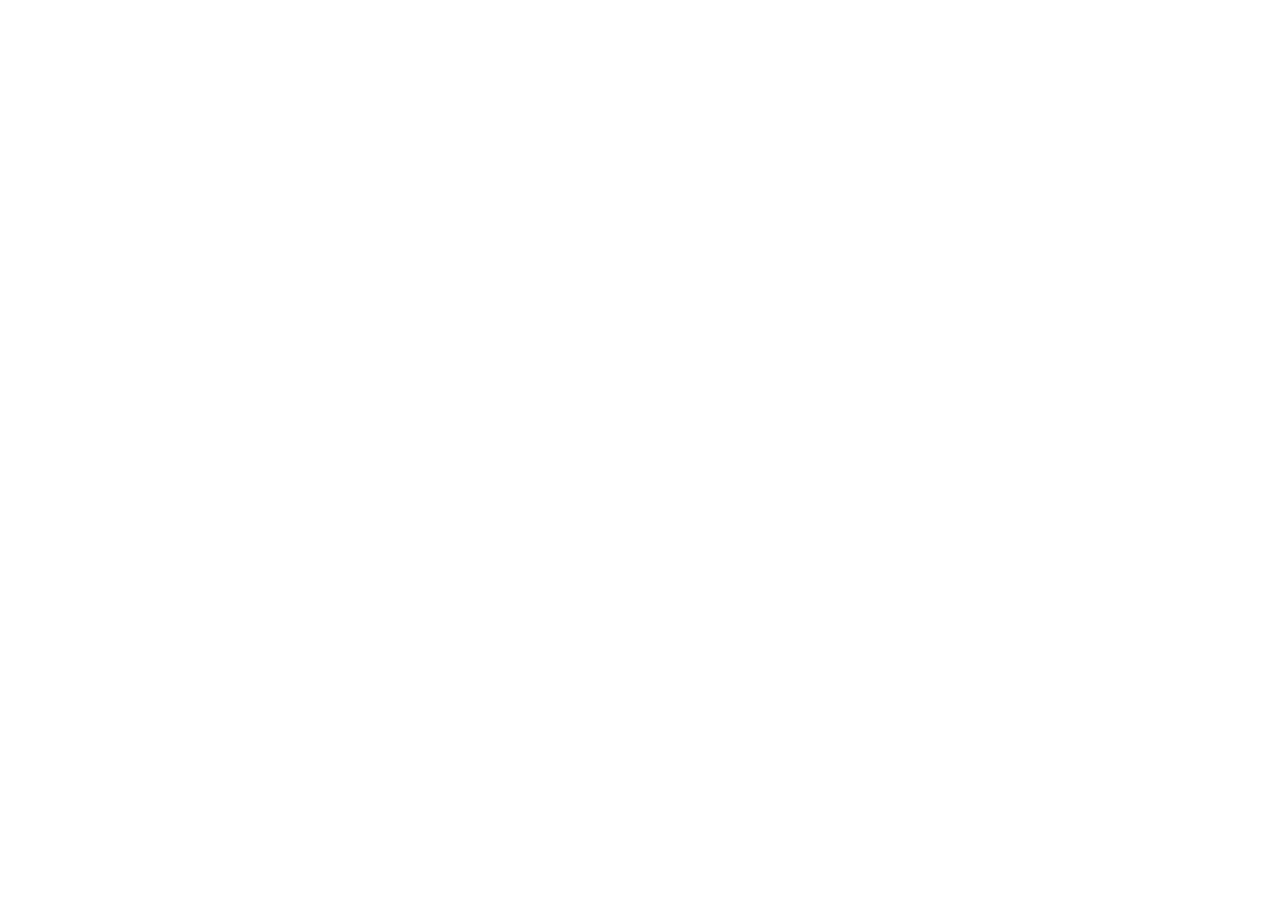
==== index.html @ 64d692cd "Updates" ====
<!doctype html><html lang="en"><head><meta charset="utf-8"/><meta name="viewport" content="width=device-width,initial-scale=1"/><meta name="theme-color" content="#000000"/><meta name="description" content="Web site created using create-react-app"/><link rel="icon" type="image/x-icon" href="BZ_logo.png"><title>赵耀 Bruce Zhao</title><script defer="defer" src="/selfpage/static/js/main.f6b82771.js"></script><link href="/selfpage/static/css/main.96a37c39.css" rel="stylesheet"></head><body><noscript>You need to enable JavaScript to run this app.</noscript><div id="root"></div></body></html>
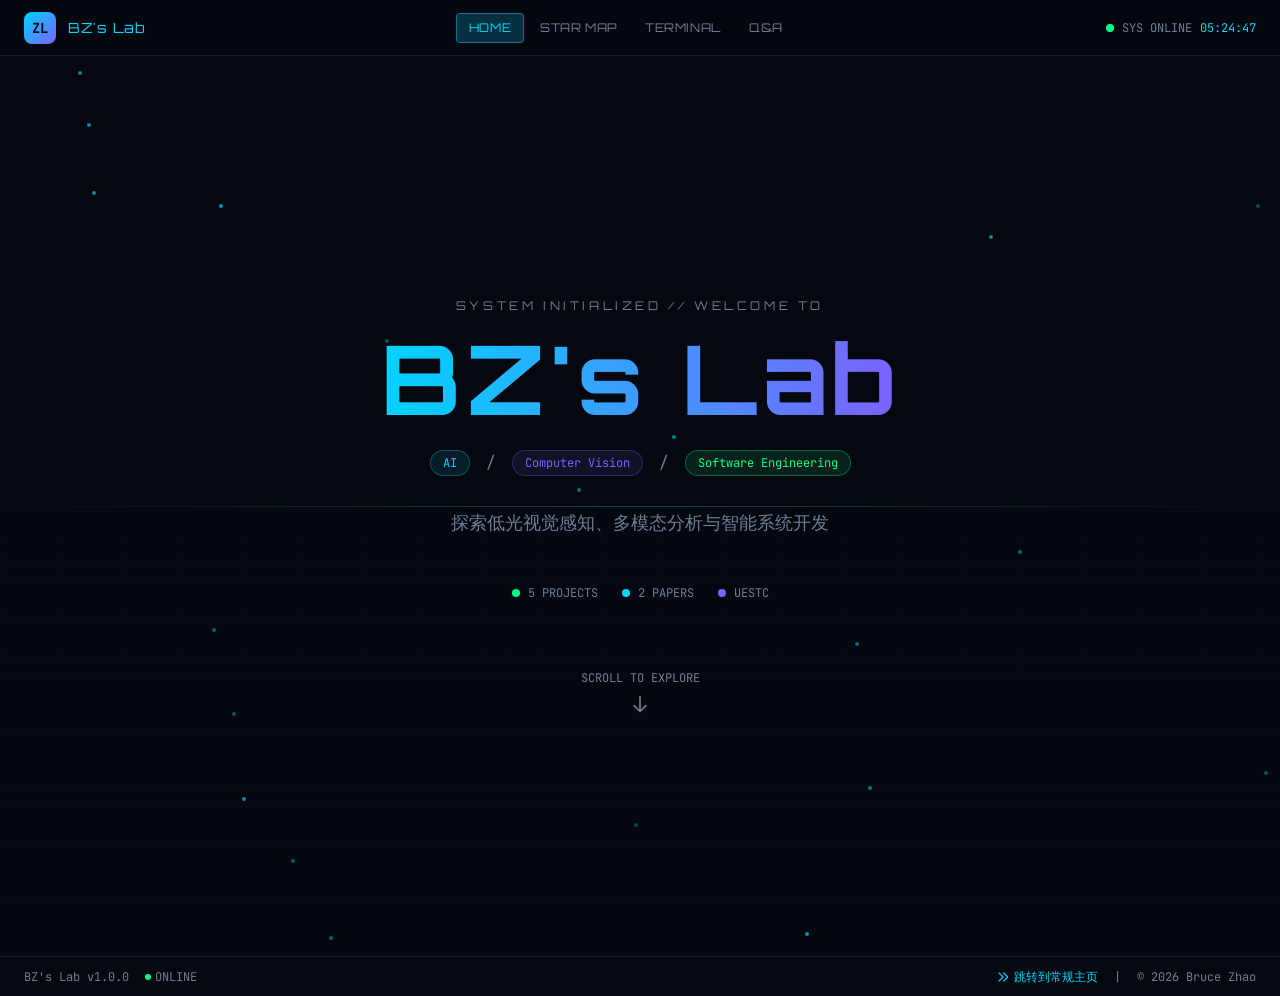
==== commit ff10016b: "Updates" ====
--- a/index.html
+++ b/index.html
@@ -1 +1,16 @@
-<!doctype html><html lang="en"><head><meta charset="utf-8"/><meta name="viewport" content="width=device-width,initial-scale=1"/><meta name="theme-color" content="#000000"/><meta name="description" content="Web site created using create-react-app"/><link rel="icon" type="image/x-icon" href="BZ_logo.png"><title>赵耀 Bruce Zhao</title><script defer="defer" src="/selfpage/static/js/main.f6b82771.js"></script><link href="/selfpage/static/css/main.96a37c39.css" rel="stylesheet"></head><body><noscript>You need to enable JavaScript to run this app.</noscript><div id="root"></div></body></html>+<!DOCTYPE html>
+<html lang="zh-CN">
+  <head>
+    <meta charset="UTF-8" />
+    <link rel="icon" href="./BZ_logo.png" />
+    <meta name="viewport" content="width=device-width, initial-scale=1.0" />
+    <meta name="theme-color" content="#060810" />
+    <meta name="description" content="BZ's Lab - 个人科研操作系统 by Bruce Zhao" />
+    <title>BZ's Lab</title>
+    <script type="module" crossorigin src="./assets/index-Br1ai0oM.js"></script>
+    <link rel="stylesheet" crossorigin href="./assets/index-C6wRcLHU.css">
+  </head>
+  <body>
+    <div id="root"></div>
+  </body>
+</html>
--- a/assets/index-C6wRcLHU.css
+++ b/assets/index-C6wRcLHU.css
@@ -0,0 +1 @@
+@import"https://fonts.googleapis.com/css2?family=JetBrains+Mono:wght@400;500;700&family=Orbitron:wght@400;500;700;900&display=swap";*,:before,:after{--tw-border-spacing-x: 0;--tw-border-spacing-y: 0;--tw-translate-x: 0;--tw-translate-y: 0;--tw-rotate: 0;--tw-skew-x: 0;--tw-skew-y: 0;--tw-scale-x: 1;--tw-scale-y: 1;--tw-pan-x: ;--tw-pan-y: ;--tw-pinch-zoom: ;--tw-scroll-snap-strictness: proximity;--tw-gradient-from-position: ;--tw-gradient-via-position: ;--tw-gradient-to-position: ;--tw-ordinal: ;--tw-slashed-zero: ;--tw-numeric-figure: ;--tw-numeric-spacing: ;--tw-numeric-fraction: ;--tw-ring-inset: ;--tw-ring-offset-width: 0px;--tw-ring-offset-color: #fff;--tw-ring-color: rgb(59 130 246 / .5);--tw-ring-offset-shadow: 0 0 #0000;--tw-ring-shadow: 0 0 #0000;--tw-shadow: 0 0 #0000;--tw-shadow-colored: 0 0 #0000;--tw-blur: ;--tw-brightness: ;--tw-contrast: ;--tw-grayscale: ;--tw-hue-rotate: ;--tw-invert: ;--tw-saturate: ;--tw-sepia: ;--tw-drop-shadow: ;--tw-backdrop-blur: ;--tw-backdrop-brightness: ;--tw-backdrop-contrast: ;--tw-backdrop-grayscale: ;--tw-backdrop-hue-rotate: ;--tw-backdrop-invert: ;--tw-backdrop-opacity: ;--tw-backdrop-saturate: ;--tw-backdrop-sepia: ;--tw-contain-size: ;--tw-contain-layout: ;--tw-contain-paint: ;--tw-contain-style: }::backdrop{--tw-border-spacing-x: 0;--tw-border-spacing-y: 0;--tw-translate-x: 0;--tw-translate-y: 0;--tw-rotate: 0;--tw-skew-x: 0;--tw-skew-y: 0;--tw-scale-x: 1;--tw-scale-y: 1;--tw-pan-x: ;--tw-pan-y: ;--tw-pinch-zoom: ;--tw-scroll-snap-strictness: proximity;--tw-gradient-from-position: ;--tw-gradient-via-position: ;--tw-gradient-to-position: ;--tw-ordinal: ;--tw-slashed-zero: ;--tw-numeric-figure: ;--tw-numeric-spacing: ;--tw-numeric-fraction: ;--tw-ring-inset: ;--tw-ring-offset-width: 0px;--tw-ring-offset-color: #fff;--tw-ring-color: rgb(59 130 246 / .5);--tw-ring-offset-shadow: 0 0 #0000;--tw-ring-shadow: 0 0 #0000;--tw-shadow: 0 0 #0000;--tw-shadow-colored: 0 0 #0000;--tw-blur: ;--tw-brightness: ;--tw-contrast: ;--tw-grayscale: ;--tw-hue-rotate: ;--tw-invert: ;--tw-saturate: ;--tw-sepia: ;--tw-drop-shadow: ;--tw-backdrop-blur: ;--tw-backdrop-brightness: ;--tw-backdrop-contrast: ;--tw-backdrop-grayscale: ;--tw-backdrop-hue-rotate: ;--tw-backdrop-invert: ;--tw-backdrop-opacity: ;--tw-backdrop-saturate: ;--tw-backdrop-sepia: ;--tw-contain-size: ;--tw-contain-layout: ;--tw-contain-paint: ;--tw-contain-style: }*,:before,:after{box-sizing:border-box;border-width:0;border-style:solid;border-color:#e5e7eb}:before,:after{--tw-content: ""}html,:host{line-height:1.5;-webkit-text-size-adjust:100%;-moz-tab-size:4;-o-tab-size:4;tab-size:4;font-family:ui-sans-serif,system-ui,sans-serif,"Apple Color Emoji","Segoe UI Emoji",Segoe UI Symbol,"Noto Color Emoji";font-feature-settings:normal;font-variation-settings:normal;-webkit-tap-highlight-color:transparent}body{margin:0;line-height:inherit}hr{height:0;color:inherit;border-top-width:1px}abbr:where([title]){-webkit-text-decoration:underline dotted;text-decoration:underline dotted}h1,h2,h3,h4,h5,h6{font-size:inherit;font-weight:inherit}a{color:inherit;text-decoration:inherit}b,strong{font-weight:bolder}code,kbd,samp,pre{font-family:JetBrains Mono,monospace;font-feature-settings:normal;font-variation-settings:normal;font-size:1em}small{font-size:80%}sub,sup{font-size:75%;line-height:0;position:relative;vertical-align:baseline}sub{bottom:-.25em}sup{top:-.5em}table{text-indent:0;border-color:inherit;border-collapse:collapse}button,input,optgroup,select,textarea{font-family:inherit;font-feature-settings:inherit;font-variation-settings:inherit;font-size:100%;font-weight:inherit;line-height:inherit;letter-spacing:inherit;color:inherit;margin:0;padding:0}button,select{text-transform:none}button,input:where([type=button]),input:where([type=reset]),input:where([type=submit]){-webkit-appearance:button;background-color:transparent;background-image:none}:-moz-focusring{outline:auto}:-moz-ui-invalid{box-shadow:none}progress{vertical-align:baseline}::-webkit-inner-spin-button,::-webkit-outer-spin-button{height:auto}[type=search]{-webkit-appearance:textfield;outline-offset:-2px}::-webkit-search-decoration{-webkit-appearance:none}::-webkit-file-upload-button{-webkit-appearance:button;font:inherit}summary{display:list-item}blockquote,dl,dd,h1,h2,h3,h4,h5,h6,hr,figure,p,pre{margin:0}fieldset{margin:0;padding:0}legend{padding:0}ol,ul,menu{list-style:none;margin:0;padding:0}dialog{padding:0}textarea{resize:vertical}input::-moz-placeholder,textarea::-moz-placeholder{opacity:1;color:#9ca3af}input::placeholder,textarea::placeholder{opacity:1;color:#9ca3af}button,[role=button]{cursor:pointer}:disabled{cursor:default}img,svg,video,canvas,audio,iframe,embed,object{display:block;vertical-align:middle}img,video{max-width:100%;height:auto}[hidden]:where(:not([hidden=until-found])){display:none}.\!container{width:100%!important}.container{width:100%}@media (min-width: 640px){.\!container{max-width:640px!important}.container{max-width:640px}}@media (min-width: 768px){.\!container{max-width:768px!important}.container{max-width:768px}}@media (min-width: 1024px){.\!container{max-width:1024px!important}.container{max-width:1024px}}@media (min-width: 1280px){.\!container{max-width:1280px!important}.container{max-width:1280px}}@media (min-width: 1536px){.\!container{max-width:1536px!important}.container{max-width:1536px}}.pointer-events-none{pointer-events:none}.visible{visibility:visible}.fixed{position:fixed}.absolute{position:absolute}.relative{position:relative}.inset-0{top:0;right:0;bottom:0;left:0}.bottom-4{bottom:1rem}.left-0{left:0}.left-4{left:1rem}.right-0{right:0}.right-4{right:1rem}.top-0{top:0}.top-4{top:1rem}.z-10{z-index:10}.z-50{z-index:50}.mx-4{margin-left:1rem;margin-right:1rem}.mx-auto{margin-left:auto;margin-right:auto}.mb-1{margin-bottom:.25rem}.mb-2{margin-bottom:.5rem}.mb-4{margin-bottom:1rem}.mb-6{margin-bottom:1.5rem}.mb-8{margin-bottom:2rem}.mt-12{margin-top:3rem}.mt-16{margin-top:4rem}.flex{display:flex}.inline-flex{display:inline-flex}.grid{display:grid}.h-1{height:.25rem}.h-1\.5{height:.375rem}.h-10{height:2.5rem}.h-14{height:3.5rem}.h-2{height:.5rem}.h-3{height:.75rem}.h-3\.5{height:.875rem}.h-4{height:1rem}.h-5{height:1.25rem}.h-8{height:2rem}.h-\[1px\]{height:1px}.h-\[calc\(100vh-12rem\)\]{height:calc(100vh - 12rem)}.h-full{height:100%}.min-h-\[400px\]{min-height:400px}.min-h-\[calc\(100vh-8rem\)\]{min-height:calc(100vh - 8rem)}.min-h-screen{min-height:100vh}.w-1{width:.25rem}.w-1\.5{width:.375rem}.w-10{width:2.5rem}.w-2{width:.5rem}.w-3{width:.75rem}.w-3\.5{width:.875rem}.w-4{width:1rem}.w-5{width:1.25rem}.w-8{width:2rem}.w-full{width:100%}.max-w-2xl{max-width:42rem}.max-w-\[85\%\]{max-width:85%}.max-w-xl{max-width:36rem}.flex-1{flex:1 1 0%}.translate-y-0{--tw-translate-y: 0px;transform:translate(var(--tw-translate-x),var(--tw-translate-y)) rotate(var(--tw-rotate)) skew(var(--tw-skew-x)) skewY(var(--tw-skew-y)) scaleX(var(--tw-scale-x)) scaleY(var(--tw-scale-y))}.translate-y-8{--tw-translate-y: 2rem;transform:translate(var(--tw-translate-x),var(--tw-translate-y)) rotate(var(--tw-rotate)) skew(var(--tw-skew-x)) skewY(var(--tw-skew-y)) scaleX(var(--tw-scale-x)) scaleY(var(--tw-scale-y))}@keyframes bounce{0%,to{transform:translateY(-25%);animation-timing-function:cubic-bezier(.8,0,1,1)}50%{transform:none;animation-timing-function:cubic-bezier(0,0,.2,1)}}.animate-bounce{animation:bounce 1s infinite}@keyframes pulse{50%{opacity:.5}}.animate-pulse{animation:pulse 2s cubic-bezier(.4,0,.6,1) infinite}.cursor-pointer{cursor:pointer}.resize-none{resize:none}.resize{resize:both}.flex-col{flex-direction:column}.flex-wrap{flex-wrap:wrap}.items-end{align-items:flex-end}.items-center{align-items:center}.justify-start{justify-content:flex-start}.justify-end{justify-content:flex-end}.justify-center{justify-content:center}.justify-between{justify-content:space-between}.gap-1{gap:.25rem}.gap-1\.5{gap:.375rem}.gap-2{gap:.5rem}.gap-3{gap:.75rem}.gap-4{gap:1rem}.gap-6{gap:1.5rem}.space-y-4>:not([hidden])~:not([hidden]){--tw-space-y-reverse: 0;margin-top:calc(1rem * calc(1 - var(--tw-space-y-reverse)));margin-bottom:calc(1rem * var(--tw-space-y-reverse))}.space-y-6>:not([hidden])~:not([hidden]){--tw-space-y-reverse: 0;margin-top:calc(1.5rem * calc(1 - var(--tw-space-y-reverse)));margin-bottom:calc(1.5rem * var(--tw-space-y-reverse))}.overflow-hidden{overflow:hidden}.overflow-y-auto{overflow-y:auto}.whitespace-pre-wrap{white-space:pre-wrap}.rounded{border-radius:.25rem}.rounded-full{border-radius:9999px}.rounded-lg{border-radius:.5rem}.rounded-xl{border-radius:.75rem}.border{border-width:1px}.border-b{border-bottom-width:1px}.border-t{border-top-width:1px}.border-\[\#00d4ff\]\/30{border-color:#00d4ff4d}.border-\[\#00d4ff\]\/40{border-color:#00d4ff66}.border-\[\#00ff88\]\/30{border-color:#00ff884d}.border-\[\#7b61ff\]\/30{border-color:#7b61ff4d}.border-white\/\[0\.08\]{border-color:#ffffff14}.bg-\[\#00d4ff\]{--tw-bg-opacity: 1;background-color:rgb(0 212 255 / var(--tw-bg-opacity, 1))}.bg-\[\#00d4ff\]\/10{background-color:#00d4ff1a}.bg-\[\#00d4ff\]\/20{background-color:#00d4ff33}.bg-\[\#00ff88\]{--tw-bg-opacity: 1;background-color:rgb(0 255 136 / var(--tw-bg-opacity, 1))}.bg-\[\#00ff88\]\/10{background-color:#00ff881a}.bg-\[\#00ff88\]\/20{background-color:#0f83}.bg-\[\#060810\]{--tw-bg-opacity: 1;background-color:rgb(6 8 16 / var(--tw-bg-opacity, 1))}.bg-\[\#060810\]\/90{background-color:#060810e6}.bg-\[\#0d1520\]{--tw-bg-opacity: 1;background-color:rgb(13 21 32 / var(--tw-bg-opacity, 1))}.bg-\[\#0d1520\]\/50{background-color:#0d152080}.bg-\[\#131f30\]{--tw-bg-opacity: 1;background-color:rgb(19 31 48 / var(--tw-bg-opacity, 1))}.bg-\[\#28ca42\]{--tw-bg-opacity: 1;background-color:rgb(40 202 66 / var(--tw-bg-opacity, 1))}.bg-\[\#6b7f94\]{--tw-bg-opacity: 1;background-color:rgb(107 127 148 / var(--tw-bg-opacity, 1))}.bg-\[\#6b7f94\]\/20{background-color:#6b7f9433}.bg-\[\#7b61ff\]{--tw-bg-opacity: 1;background-color:rgb(123 97 255 / var(--tw-bg-opacity, 1))}.bg-\[\#7b61ff\]\/10{background-color:#7b61ff1a}.bg-\[\#7b61ff\]\/20{background-color:#7b61ff33}.bg-\[\#ff5f57\]{--tw-bg-opacity: 1;background-color:rgb(255 95 87 / var(--tw-bg-opacity, 1))}.bg-\[\#ffbd2e\]{--tw-bg-opacity: 1;background-color:rgb(255 189 46 / var(--tw-bg-opacity, 1))}.bg-black\/60{background-color:#0009}.bg-transparent{background-color:transparent}.bg-\[linear-gradient\(rgba\(0\,212\,255\,0\.03\)_1px\,transparent_1px\)\,linear-gradient\(90deg\,rgba\(0\,212\,255\,0\.03\)_1px\,transparent_1px\)\]{background-image:linear-gradient(rgba(0,212,255,.03) 1px,transparent 1px),linear-gradient(90deg,rgba(0,212,255,.03) 1px,transparent 1px)}.bg-gradient-to-b{background-image:linear-gradient(to bottom,var(--tw-gradient-stops))}.bg-gradient-to-br{background-image:linear-gradient(to bottom right,var(--tw-gradient-stops))}.bg-gradient-to-r{background-image:linear-gradient(to right,var(--tw-gradient-stops))}.from-\[\#00d4ff\]{--tw-gradient-from: #00d4ff var(--tw-gradient-from-position);--tw-gradient-to: rgb(0 212 255 / 0) var(--tw-gradient-to-position);--tw-gradient-stops: var(--tw-gradient-from), var(--tw-gradient-to)}.from-transparent{--tw-gradient-from: transparent var(--tw-gradient-from-position);--tw-gradient-to: rgb(0 0 0 / 0) var(--tw-gradient-to-position);--tw-gradient-stops: var(--tw-gradient-from), var(--tw-gradient-to)}.via-\[\#00d4ff\]\/30{--tw-gradient-to: rgb(0 212 255 / 0) var(--tw-gradient-to-position);--tw-gradient-stops: var(--tw-gradient-from), rgb(0 212 255 / .3) var(--tw-gradient-via-position), var(--tw-gradient-to)}.via-\[\#7b61ff\]{--tw-gradient-to: rgb(123 97 255 / 0) var(--tw-gradient-to-position);--tw-gradient-stops: var(--tw-gradient-from), #7b61ff var(--tw-gradient-via-position), var(--tw-gradient-to)}.via-transparent{--tw-gradient-to: rgb(0 0 0 / 0) var(--tw-gradient-to-position);--tw-gradient-stops: var(--tw-gradient-from), transparent var(--tw-gradient-via-position), var(--tw-gradient-to)}.to-\[\#00d4ff\]{--tw-gradient-to: #00d4ff var(--tw-gradient-to-position)}.to-\[\#060810\]{--tw-gradient-to: #060810 var(--tw-gradient-to-position)}.to-\[\#7b61ff\]{--tw-gradient-to: #7b61ff var(--tw-gradient-to-position)}.to-transparent{--tw-gradient-to: transparent var(--tw-gradient-to-position)}.bg-\[size\:60px_60px\]{background-size:60px 60px}.bg-clip-text{-webkit-background-clip:text;background-clip:text}.p-4{padding:1rem}.p-6{padding:1.5rem}.px-3{padding-left:.75rem;padding-right:.75rem}.px-4{padding-left:1rem;padding-right:1rem}.px-6{padding-left:1.5rem;padding-right:1.5rem}.py-1{padding-top:.25rem;padding-bottom:.25rem}.py-1\.5{padding-top:.375rem;padding-bottom:.375rem}.py-2{padding-top:.5rem;padding-bottom:.5rem}.py-3{padding-top:.75rem;padding-bottom:.75rem}.pb-2{padding-bottom:.5rem}.pt-14{padding-top:3.5rem}.pt-4{padding-top:1rem}.text-center{text-align:center}.font-\[\'JetBrains_Mono\'\]{font-family:JetBrains Mono}.font-\[\'Orbitron\'\]{font-family:Orbitron}.text-2xl{font-size:1.5rem;line-height:2rem}.text-6xl{font-size:3.75rem;line-height:1}.text-lg{font-size:1.125rem;line-height:1.75rem}.text-sm{font-size:.875rem;line-height:1.25rem}.text-xs{font-size:.75rem;line-height:1rem}.font-bold{font-weight:700}.leading-relaxed{line-height:1.625}.tracking-\[0\.3em\]{letter-spacing:.3em}.tracking-wider{letter-spacing:.05em}.text-\[\#00d4ff\]{--tw-text-opacity: 1;color:rgb(0 212 255 / var(--tw-text-opacity, 1))}.text-\[\#00ff88\]{--tw-text-opacity: 1;color:rgb(0 255 136 / var(--tw-text-opacity, 1))}.text-\[\#060810\]{--tw-text-opacity: 1;color:rgb(6 8 16 / var(--tw-text-opacity, 1))}.text-\[\#6b7f94\]{--tw-text-opacity: 1;color:rgb(107 127 148 / var(--tw-text-opacity, 1))}.text-\[\#7b61ff\]{--tw-text-opacity: 1;color:rgb(123 97 255 / var(--tw-text-opacity, 1))}.text-\[\#e8f0f8\]{--tw-text-opacity: 1;color:rgb(232 240 248 / var(--tw-text-opacity, 1))}.text-transparent{color:transparent}.placeholder-\[\#6b7f94\]::-moz-placeholder{--tw-placeholder-opacity: 1;color:rgb(107 127 148 / var(--tw-placeholder-opacity, 1))}.placeholder-\[\#6b7f94\]::placeholder{--tw-placeholder-opacity: 1;color:rgb(107 127 148 / var(--tw-placeholder-opacity, 1))}.opacity-0{opacity:0}.opacity-100{opacity:1}.opacity-20{opacity:.2}.outline-none{outline:2px solid transparent;outline-offset:2px}.filter{filter:var(--tw-blur) var(--tw-brightness) var(--tw-contrast) var(--tw-grayscale) var(--tw-hue-rotate) var(--tw-invert) var(--tw-saturate) var(--tw-sepia) var(--tw-drop-shadow)}.backdrop-blur-md{--tw-backdrop-blur: blur(12px);-webkit-backdrop-filter:var(--tw-backdrop-blur) var(--tw-backdrop-brightness) var(--tw-backdrop-contrast) var(--tw-backdrop-grayscale) var(--tw-backdrop-hue-rotate) var(--tw-backdrop-invert) var(--tw-backdrop-opacity) var(--tw-backdrop-saturate) var(--tw-backdrop-sepia);backdrop-filter:var(--tw-backdrop-blur) var(--tw-backdrop-brightness) var(--tw-backdrop-contrast) var(--tw-backdrop-grayscale) var(--tw-backdrop-hue-rotate) var(--tw-backdrop-invert) var(--tw-backdrop-opacity) var(--tw-backdrop-saturate) var(--tw-backdrop-sepia)}.backdrop-blur-sm{--tw-backdrop-blur: blur(4px);-webkit-backdrop-filter:var(--tw-backdrop-blur) var(--tw-backdrop-brightness) var(--tw-backdrop-contrast) var(--tw-backdrop-grayscale) var(--tw-backdrop-hue-rotate) var(--tw-backdrop-invert) var(--tw-backdrop-opacity) var(--tw-backdrop-saturate) var(--tw-backdrop-sepia);backdrop-filter:var(--tw-backdrop-blur) var(--tw-backdrop-brightness) var(--tw-backdrop-contrast) var(--tw-backdrop-grayscale) var(--tw-backdrop-hue-rotate) var(--tw-backdrop-invert) var(--tw-backdrop-opacity) var(--tw-backdrop-saturate) var(--tw-backdrop-sepia)}.transition-all{transition-property:all;transition-timing-function:cubic-bezier(.4,0,.2,1);transition-duration:.15s}.transition-colors{transition-property:color,background-color,border-color,text-decoration-color,fill,stroke;transition-timing-function:cubic-bezier(.4,0,.2,1);transition-duration:.15s}.duration-1000{transition-duration:1s}.duration-200{transition-duration:.2s}:root{--bg: #060810;--bg-2: #0d1520;--bg-3: #131f30;--accent: #00d4ff;--accent-2: #7b61ff;--accent-glow: rgba(0,212,255,.15);--text: #e8f0f8;--text-muted: #6b7f94;--success: #00ff88;--warning: #ffb800;--border: rgba(255,255,255,.08)}*{box-sizing:border-box}body{margin:0;background:var(--bg);color:var(--text);font-family:JetBrains Mono,monospace;overflow-x:hidden}::-webkit-scrollbar{width:6px;height:6px}::-webkit-scrollbar-track{background:var(--bg-2)}::-webkit-scrollbar-thumb{background:var(--accent);border-radius:3px}::-webkit-scrollbar-thumb:hover{background:var(--accent-2)}@keyframes float{0%,to{transform:translateY(0) translate(0);opacity:.3}50%{transform:translateY(-20px) translate(10px);opacity:.6}}@keyframes gradient{0%{background-position:0% 50%}50%{background-position:100% 50%}to{background-position:0% 50%}}@keyframes scan{0%{top:-10%}to{top:110%}}@keyframes fadeIn{0%{opacity:0}to{opacity:1}}@keyframes slideUp{0%{opacity:0;transform:translateY(20px)}to{opacity:1;transform:translateY(0)}}@keyframes pulse-ring{0%{transform:scale(1);opacity:.8}to{transform:scale(1.5);opacity:0}}.animate-float{animation:float 4s ease-in-out infinite}.animate-gradient{background-size:200% 200%;animation:gradient 3s ease infinite}.animate-scan{animation:scan 6s linear infinite}.animate-fadeIn{animation:fadeIn .3s ease-out}.animate-slideUp{animation:slideUp .4s ease-out}.glow-cyan{box-shadow:0 0 20px #00d4ff4d,0 0 40px #00d4ff1a}.glow-purple{box-shadow:0 0 20px #7b61ff4d,0 0 40px #7b61ff1a}@keyframes blink{0%,50%{opacity:1}51%,to{opacity:0}}.animate-blink{animation:blink 1s step-end infinite}::-moz-selection{background:var(--accent);color:var(--bg)}::selection{background:var(--accent);color:var(--bg)}:focus-visible{outline:2px solid var(--accent);outline-offset:2px}button:hover{transform:translateY(-1px)}button:active{transform:translateY(0)}*{transition-timing-function:cubic-bezier(.4,0,.2,1)}.glass{background:#0d1520cc;-webkit-backdrop-filter:blur(12px);backdrop-filter:blur(12px);border:1px solid var(--border)}@media (max-width: 640px){html{font-size:14px}}.hover\:border-\[\#00d4ff\]\/30:hover{border-color:#00d4ff4d}.hover\:bg-\[\#00d4ff\]\/90:hover{background-color:#00d4ffe6}.hover\:bg-\[\#1a2a3a\]:hover{--tw-bg-opacity: 1;background-color:rgb(26 42 58 / var(--tw-bg-opacity, 1))}.hover\:text-\[\#00d4ff\]:hover{--tw-text-opacity: 1;color:rgb(0 212 255 / var(--tw-text-opacity, 1))}.hover\:text-\[\#00d4ff\]\/80:hover{color:#00d4ffcc}.hover\:text-\[\#e8f0f8\]:hover{--tw-text-opacity: 1;color:rgb(232 240 248 / var(--tw-text-opacity, 1))}.focus\:border-\[\#00d4ff\]\/30:focus{border-color:#00d4ff4d}.disabled\:cursor-not-allowed:disabled{cursor:not-allowed}.disabled\:opacity-50:disabled{opacity:.5}@media (min-width: 768px){.md\:text-8xl{font-size:6rem;line-height:1}}
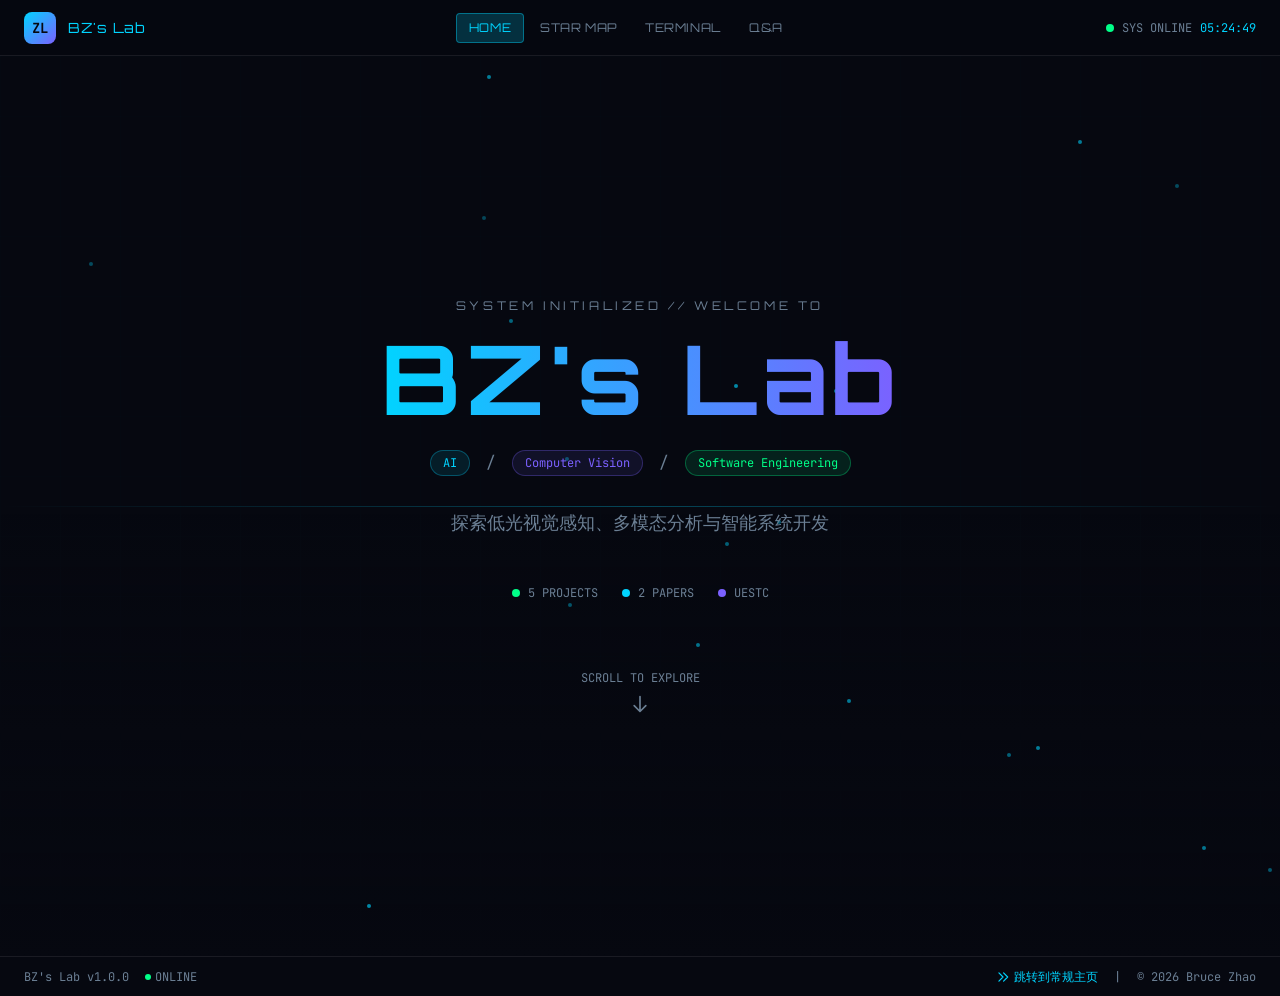
==== commit 18d16bf3: "Updates" ====
--- a/index.html
+++ b/index.html
@@ -7,8 +7,8 @@
     <meta name="theme-color" content="#060810" />
     <meta name="description" content="BZ's Lab - 个人科研操作系统 by Bruce Zhao" />
     <title>BZ's Lab</title>
-    <script type="module" crossorigin src="./assets/index-Br1ai0oM.js"></script>
-    <link rel="stylesheet" crossorigin href="./assets/index-C6wRcLHU.css">
+    <script type="module" crossorigin src="./assets/index-DSkyh4W3.js"></script>
+    <link rel="stylesheet" crossorigin href="./assets/index-DRxFAJEq.css">
   </head>
   <body>
     <div id="root"></div>
--- a/assets/index-DRxFAJEq.css
+++ b/assets/index-DRxFAJEq.css
@@ -0,0 +1 @@
+@import"https://fonts.googleapis.com/css2?family=JetBrains+Mono:wght@400;500;700&family=Orbitron:wght@400;500;700;900&display=swap";*,:before,:after{--tw-border-spacing-x: 0;--tw-border-spacing-y: 0;--tw-translate-x: 0;--tw-translate-y: 0;--tw-rotate: 0;--tw-skew-x: 0;--tw-skew-y: 0;--tw-scale-x: 1;--tw-scale-y: 1;--tw-pan-x: ;--tw-pan-y: ;--tw-pinch-zoom: ;--tw-scroll-snap-strictness: proximity;--tw-gradient-from-position: ;--tw-gradient-via-position: ;--tw-gradient-to-position: ;--tw-ordinal: ;--tw-slashed-zero: ;--tw-numeric-figure: ;--tw-numeric-spacing: ;--tw-numeric-fraction: ;--tw-ring-inset: ;--tw-ring-offset-width: 0px;--tw-ring-offset-color: #fff;--tw-ring-color: rgb(59 130 246 / .5);--tw-ring-offset-shadow: 0 0 #0000;--tw-ring-shadow: 0 0 #0000;--tw-shadow: 0 0 #0000;--tw-shadow-colored: 0 0 #0000;--tw-blur: ;--tw-brightness: ;--tw-contrast: ;--tw-grayscale: ;--tw-hue-rotate: ;--tw-invert: ;--tw-saturate: ;--tw-sepia: ;--tw-drop-shadow: ;--tw-backdrop-blur: ;--tw-backdrop-brightness: ;--tw-backdrop-contrast: ;--tw-backdrop-grayscale: ;--tw-backdrop-hue-rotate: ;--tw-backdrop-invert: ;--tw-backdrop-opacity: ;--tw-backdrop-saturate: ;--tw-backdrop-sepia: ;--tw-contain-size: ;--tw-contain-layout: ;--tw-contain-paint: ;--tw-contain-style: }::backdrop{--tw-border-spacing-x: 0;--tw-border-spacing-y: 0;--tw-translate-x: 0;--tw-translate-y: 0;--tw-rotate: 0;--tw-skew-x: 0;--tw-skew-y: 0;--tw-scale-x: 1;--tw-scale-y: 1;--tw-pan-x: ;--tw-pan-y: ;--tw-pinch-zoom: ;--tw-scroll-snap-strictness: proximity;--tw-gradient-from-position: ;--tw-gradient-via-position: ;--tw-gradient-to-position: ;--tw-ordinal: ;--tw-slashed-zero: ;--tw-numeric-figure: ;--tw-numeric-spacing: ;--tw-numeric-fraction: ;--tw-ring-inset: ;--tw-ring-offset-width: 0px;--tw-ring-offset-color: #fff;--tw-ring-color: rgb(59 130 246 / .5);--tw-ring-offset-shadow: 0 0 #0000;--tw-ring-shadow: 0 0 #0000;--tw-shadow: 0 0 #0000;--tw-shadow-colored: 0 0 #0000;--tw-blur: ;--tw-brightness: ;--tw-contrast: ;--tw-grayscale: ;--tw-hue-rotate: ;--tw-invert: ;--tw-saturate: ;--tw-sepia: ;--tw-drop-shadow: ;--tw-backdrop-blur: ;--tw-backdrop-brightness: ;--tw-backdrop-contrast: ;--tw-backdrop-grayscale: ;--tw-backdrop-hue-rotate: ;--tw-backdrop-invert: ;--tw-backdrop-opacity: ;--tw-backdrop-saturate: ;--tw-backdrop-sepia: ;--tw-contain-size: ;--tw-contain-layout: ;--tw-contain-paint: ;--tw-contain-style: }*,:before,:after{box-sizing:border-box;border-width:0;border-style:solid;border-color:#e5e7eb}:before,:after{--tw-content: ""}html,:host{line-height:1.5;-webkit-text-size-adjust:100%;-moz-tab-size:4;-o-tab-size:4;tab-size:4;font-family:ui-sans-serif,system-ui,sans-serif,"Apple Color Emoji","Segoe UI Emoji",Segoe UI Symbol,"Noto Color Emoji";font-feature-settings:normal;font-variation-settings:normal;-webkit-tap-highlight-color:transparent}body{margin:0;line-height:inherit}hr{height:0;color:inherit;border-top-width:1px}abbr:where([title]){-webkit-text-decoration:underline dotted;text-decoration:underline dotted}h1,h2,h3,h4,h5,h6{font-size:inherit;font-weight:inherit}a{color:inherit;text-decoration:inherit}b,strong{font-weight:bolder}code,kbd,samp,pre{font-family:JetBrains Mono,monospace;font-feature-settings:normal;font-variation-settings:normal;font-size:1em}small{font-size:80%}sub,sup{font-size:75%;line-height:0;position:relative;vertical-align:baseline}sub{bottom:-.25em}sup{top:-.5em}table{text-indent:0;border-color:inherit;border-collapse:collapse}button,input,optgroup,select,textarea{font-family:inherit;font-feature-settings:inherit;font-variation-settings:inherit;font-size:100%;font-weight:inherit;line-height:inherit;letter-spacing:inherit;color:inherit;margin:0;padding:0}button,select{text-transform:none}button,input:where([type=button]),input:where([type=reset]),input:where([type=submit]){-webkit-appearance:button;background-color:transparent;background-image:none}:-moz-focusring{outline:auto}:-moz-ui-invalid{box-shadow:none}progress{vertical-align:baseline}::-webkit-inner-spin-button,::-webkit-outer-spin-button{height:auto}[type=search]{-webkit-appearance:textfield;outline-offset:-2px}::-webkit-search-decoration{-webkit-appearance:none}::-webkit-file-upload-button{-webkit-appearance:button;font:inherit}summary{display:list-item}blockquote,dl,dd,h1,h2,h3,h4,h5,h6,hr,figure,p,pre{margin:0}fieldset{margin:0;padding:0}legend{padding:0}ol,ul,menu{list-style:none;margin:0;padding:0}dialog{padding:0}textarea{resize:vertical}input::-moz-placeholder,textarea::-moz-placeholder{opacity:1;color:#9ca3af}input::placeholder,textarea::placeholder{opacity:1;color:#9ca3af}button,[role=button]{cursor:pointer}:disabled{cursor:default}img,svg,video,canvas,audio,iframe,embed,object{display:block;vertical-align:middle}img,video{max-width:100%;height:auto}[hidden]:where(:not([hidden=until-found])){display:none}.\!container{width:100%!important}.container{width:100%}@media (min-width: 640px){.\!container{max-width:640px!important}.container{max-width:640px}}@media (min-width: 768px){.\!container{max-width:768px!important}.container{max-width:768px}}@media (min-width: 1024px){.\!container{max-width:1024px!important}.container{max-width:1024px}}@media (min-width: 1280px){.\!container{max-width:1280px!important}.container{max-width:1280px}}@media (min-width: 1536px){.\!container{max-width:1536px!important}.container{max-width:1536px}}.pointer-events-none{pointer-events:none}.visible{visibility:visible}.fixed{position:fixed}.absolute{position:absolute}.relative{position:relative}.inset-0{top:0;right:0;bottom:0;left:0}.bottom-4{bottom:1rem}.left-0{left:0}.left-4{left:1rem}.right-0{right:0}.right-4{right:1rem}.top-0{top:0}.top-4{top:1rem}.z-10{z-index:10}.z-50{z-index:50}.mx-4{margin-left:1rem;margin-right:1rem}.mx-auto{margin-left:auto;margin-right:auto}.mb-1{margin-bottom:.25rem}.mb-2{margin-bottom:.5rem}.mb-4{margin-bottom:1rem}.mb-6{margin-bottom:1.5rem}.mb-8{margin-bottom:2rem}.mt-12{margin-top:3rem}.mt-16{margin-top:4rem}.inline-block{display:inline-block}.flex{display:flex}.inline-flex{display:inline-flex}.grid{display:grid}.h-1{height:.25rem}.h-1\.5{height:.375rem}.h-10{height:2.5rem}.h-14{height:3.5rem}.h-2{height:.5rem}.h-3{height:.75rem}.h-3\.5{height:.875rem}.h-4{height:1rem}.h-5{height:1.25rem}.h-8{height:2rem}.h-\[1px\]{height:1px}.h-\[calc\(100vh-12rem\)\]{height:calc(100vh - 12rem)}.h-full{height:100%}.min-h-\[400px\]{min-height:400px}.min-h-\[calc\(100vh-8rem\)\]{min-height:calc(100vh - 8rem)}.min-h-screen{min-height:100vh}.w-1{width:.25rem}.w-1\.5{width:.375rem}.w-10{width:2.5rem}.w-2{width:.5rem}.w-3{width:.75rem}.w-3\.5{width:.875rem}.w-4{width:1rem}.w-5{width:1.25rem}.w-8{width:2rem}.w-full{width:100%}.max-w-2xl{max-width:42rem}.max-w-\[85\%\]{max-width:85%}.max-w-xl{max-width:36rem}.flex-1{flex:1 1 0%}.translate-y-0{--tw-translate-y: 0px;transform:translate(var(--tw-translate-x),var(--tw-translate-y)) rotate(var(--tw-rotate)) skew(var(--tw-skew-x)) skewY(var(--tw-skew-y)) scaleX(var(--tw-scale-x)) scaleY(var(--tw-scale-y))}.translate-y-8{--tw-translate-y: 2rem;transform:translate(var(--tw-translate-x),var(--tw-translate-y)) rotate(var(--tw-rotate)) skew(var(--tw-skew-x)) skewY(var(--tw-skew-y)) scaleX(var(--tw-scale-x)) scaleY(var(--tw-scale-y))}@keyframes bounce{0%,to{transform:translateY(-25%);animation-timing-function:cubic-bezier(.8,0,1,1)}50%{transform:none;animation-timing-function:cubic-bezier(0,0,.2,1)}}.animate-bounce{animation:bounce 1s infinite}@keyframes pulse{50%{opacity:.5}}.animate-pulse{animation:pulse 2s cubic-bezier(.4,0,.6,1) infinite}.cursor-pointer{cursor:pointer}.resize-none{resize:none}.resize{resize:both}.flex-col{flex-direction:column}.flex-wrap{flex-wrap:wrap}.items-end{align-items:flex-end}.items-center{align-items:center}.justify-start{justify-content:flex-start}.justify-end{justify-content:flex-end}.justify-center{justify-content:center}.justify-between{justify-content:space-between}.gap-1{gap:.25rem}.gap-1\.5{gap:.375rem}.gap-2{gap:.5rem}.gap-3{gap:.75rem}.gap-4{gap:1rem}.gap-6{gap:1.5rem}.space-y-4>:not([hidden])~:not([hidden]){--tw-space-y-reverse: 0;margin-top:calc(1rem * calc(1 - var(--tw-space-y-reverse)));margin-bottom:calc(1rem * var(--tw-space-y-reverse))}.space-y-6>:not([hidden])~:not([hidden]){--tw-space-y-reverse: 0;margin-top:calc(1.5rem * calc(1 - var(--tw-space-y-reverse)));margin-bottom:calc(1.5rem * var(--tw-space-y-reverse))}.overflow-hidden{overflow:hidden}.overflow-y-auto{overflow-y:auto}.whitespace-pre-wrap{white-space:pre-wrap}.rounded{border-radius:.25rem}.rounded-full{border-radius:9999px}.rounded-lg{border-radius:.5rem}.rounded-xl{border-radius:.75rem}.border{border-width:1px}.border-b{border-bottom-width:1px}.border-t{border-top-width:1px}.border-\[\#00d4ff\]\/30{border-color:#00d4ff4d}.border-\[\#00d4ff\]\/40{border-color:#00d4ff66}.border-\[\#00ff88\]\/30{border-color:#00ff884d}.border-\[\#7b61ff\]\/30{border-color:#7b61ff4d}.border-white\/\[0\.08\]{border-color:#ffffff14}.bg-\[\#00d4ff\]{--tw-bg-opacity: 1;background-color:rgb(0 212 255 / var(--tw-bg-opacity, 1))}.bg-\[\#00d4ff\]\/10{background-color:#00d4ff1a}.bg-\[\#00d4ff\]\/20{background-color:#00d4ff33}.bg-\[\#00ff88\]{--tw-bg-opacity: 1;background-color:rgb(0 255 136 / var(--tw-bg-opacity, 1))}.bg-\[\#00ff88\]\/10{background-color:#00ff881a}.bg-\[\#00ff88\]\/20{background-color:#0f83}.bg-\[\#060810\]{--tw-bg-opacity: 1;background-color:rgb(6 8 16 / var(--tw-bg-opacity, 1))}.bg-\[\#060810\]\/90{background-color:#060810e6}.bg-\[\#0d1520\]{--tw-bg-opacity: 1;background-color:rgb(13 21 32 / var(--tw-bg-opacity, 1))}.bg-\[\#0d1520\]\/50{background-color:#0d152080}.bg-\[\#131f30\]{--tw-bg-opacity: 1;background-color:rgb(19 31 48 / var(--tw-bg-opacity, 1))}.bg-\[\#28ca42\]{--tw-bg-opacity: 1;background-color:rgb(40 202 66 / var(--tw-bg-opacity, 1))}.bg-\[\#6b7f94\]{--tw-bg-opacity: 1;background-color:rgb(107 127 148 / var(--tw-bg-opacity, 1))}.bg-\[\#6b7f94\]\/20{background-color:#6b7f9433}.bg-\[\#7b61ff\]{--tw-bg-opacity: 1;background-color:rgb(123 97 255 / var(--tw-bg-opacity, 1))}.bg-\[\#7b61ff\]\/10{background-color:#7b61ff1a}.bg-\[\#7b61ff\]\/20{background-color:#7b61ff33}.bg-\[\#ff5f57\]{--tw-bg-opacity: 1;background-color:rgb(255 95 87 / var(--tw-bg-opacity, 1))}.bg-\[\#ffbd2e\]{--tw-bg-opacity: 1;background-color:rgb(255 189 46 / var(--tw-bg-opacity, 1))}.bg-black\/60{background-color:#0009}.bg-transparent{background-color:transparent}.bg-\[linear-gradient\(rgba\(0\,212\,255\,0\.03\)_1px\,transparent_1px\)\,linear-gradient\(90deg\,rgba\(0\,212\,255\,0\.03\)_1px\,transparent_1px\)\]{background-image:linear-gradient(rgba(0,212,255,.03) 1px,transparent 1px),linear-gradient(90deg,rgba(0,212,255,.03) 1px,transparent 1px)}.bg-gradient-to-b{background-image:linear-gradient(to bottom,var(--tw-gradient-stops))}.bg-gradient-to-br{background-image:linear-gradient(to bottom right,var(--tw-gradient-stops))}.bg-gradient-to-r{background-image:linear-gradient(to right,var(--tw-gradient-stops))}.from-\[\#00d4ff\]{--tw-gradient-from: #00d4ff var(--tw-gradient-from-position);--tw-gradient-to: rgb(0 212 255 / 0) var(--tw-gradient-to-position);--tw-gradient-stops: var(--tw-gradient-from), var(--tw-gradient-to)}.from-transparent{--tw-gradient-from: transparent var(--tw-gradient-from-position);--tw-gradient-to: rgb(0 0 0 / 0) var(--tw-gradient-to-position);--tw-gradient-stops: var(--tw-gradient-from), var(--tw-gradient-to)}.via-\[\#00d4ff\]\/30{--tw-gradient-to: rgb(0 212 255 / 0) var(--tw-gradient-to-position);--tw-gradient-stops: var(--tw-gradient-from), rgb(0 212 255 / .3) var(--tw-gradient-via-position), var(--tw-gradient-to)}.via-\[\#7b61ff\]{--tw-gradient-to: rgb(123 97 255 / 0) var(--tw-gradient-to-position);--tw-gradient-stops: var(--tw-gradient-from), #7b61ff var(--tw-gradient-via-position), var(--tw-gradient-to)}.via-transparent{--tw-gradient-to: rgb(0 0 0 / 0) var(--tw-gradient-to-position);--tw-gradient-stops: var(--tw-gradient-from), transparent var(--tw-gradient-via-position), var(--tw-gradient-to)}.to-\[\#00d4ff\]{--tw-gradient-to: #00d4ff var(--tw-gradient-to-position)}.to-\[\#060810\]{--tw-gradient-to: #060810 var(--tw-gradient-to-position)}.to-\[\#7b61ff\]{--tw-gradient-to: #7b61ff var(--tw-gradient-to-position)}.to-transparent{--tw-gradient-to: transparent var(--tw-gradient-to-position)}.bg-\[size\:60px_60px\]{background-size:60px 60px}.bg-clip-text{-webkit-background-clip:text;background-clip:text}.p-4{padding:1rem}.p-6{padding:1.5rem}.px-3{padding-left:.75rem;padding-right:.75rem}.px-4{padding-left:1rem;padding-right:1rem}.px-6{padding-left:1.5rem;padding-right:1.5rem}.py-1{padding-top:.25rem;padding-bottom:.25rem}.py-1\.5{padding-top:.375rem;padding-bottom:.375rem}.py-2{padding-top:.5rem;padding-bottom:.5rem}.py-3{padding-top:.75rem;padding-bottom:.75rem}.pb-2{padding-bottom:.5rem}.pt-14{padding-top:3.5rem}.pt-4{padding-top:1rem}.text-center{text-align:center}.font-\[\'JetBrains_Mono\'\]{font-family:JetBrains Mono}.font-\[\'Orbitron\'\]{font-family:Orbitron}.text-2xl{font-size:1.5rem;line-height:2rem}.text-6xl{font-size:3.75rem;line-height:1}.text-lg{font-size:1.125rem;line-height:1.75rem}.text-sm{font-size:.875rem;line-height:1.25rem}.text-xs{font-size:.75rem;line-height:1rem}.font-bold{font-weight:700}.leading-relaxed{line-height:1.625}.tracking-\[0\.3em\]{letter-spacing:.3em}.tracking-wider{letter-spacing:.05em}.text-\[\#00d4ff\]{--tw-text-opacity: 1;color:rgb(0 212 255 / var(--tw-text-opacity, 1))}.text-\[\#00ff88\]{--tw-text-opacity: 1;color:rgb(0 255 136 / var(--tw-text-opacity, 1))}.text-\[\#060810\]{--tw-text-opacity: 1;color:rgb(6 8 16 / var(--tw-text-opacity, 1))}.text-\[\#6b7f94\]{--tw-text-opacity: 1;color:rgb(107 127 148 / var(--tw-text-opacity, 1))}.text-\[\#7b61ff\]{--tw-text-opacity: 1;color:rgb(123 97 255 / var(--tw-text-opacity, 1))}.text-\[\#e8f0f8\]{--tw-text-opacity: 1;color:rgb(232 240 248 / var(--tw-text-opacity, 1))}.text-transparent{color:transparent}.placeholder-\[\#6b7f94\]::-moz-placeholder{--tw-placeholder-opacity: 1;color:rgb(107 127 148 / var(--tw-placeholder-opacity, 1))}.placeholder-\[\#6b7f94\]::placeholder{--tw-placeholder-opacity: 1;color:rgb(107 127 148 / var(--tw-placeholder-opacity, 1))}.opacity-0{opacity:0}.opacity-100{opacity:1}.opacity-20{opacity:.2}.outline-none{outline:2px solid transparent;outline-offset:2px}.filter{filter:var(--tw-blur) var(--tw-brightness) var(--tw-contrast) var(--tw-grayscale) var(--tw-hue-rotate) var(--tw-invert) var(--tw-saturate) var(--tw-sepia) var(--tw-drop-shadow)}.backdrop-blur-md{--tw-backdrop-blur: blur(12px);-webkit-backdrop-filter:var(--tw-backdrop-blur) var(--tw-backdrop-brightness) var(--tw-backdrop-contrast) var(--tw-backdrop-grayscale) var(--tw-backdrop-hue-rotate) var(--tw-backdrop-invert) var(--tw-backdrop-opacity) var(--tw-backdrop-saturate) var(--tw-backdrop-sepia);backdrop-filter:var(--tw-backdrop-blur) var(--tw-backdrop-brightness) var(--tw-backdrop-contrast) var(--tw-backdrop-grayscale) var(--tw-backdrop-hue-rotate) var(--tw-backdrop-invert) var(--tw-backdrop-opacity) var(--tw-backdrop-saturate) var(--tw-backdrop-sepia)}.backdrop-blur-sm{--tw-backdrop-blur: blur(4px);-webkit-backdrop-filter:var(--tw-backdrop-blur) var(--tw-backdrop-brightness) var(--tw-backdrop-contrast) var(--tw-backdrop-grayscale) var(--tw-backdrop-hue-rotate) var(--tw-backdrop-invert) var(--tw-backdrop-opacity) var(--tw-backdrop-saturate) var(--tw-backdrop-sepia);backdrop-filter:var(--tw-backdrop-blur) var(--tw-backdrop-brightness) var(--tw-backdrop-contrast) var(--tw-backdrop-grayscale) var(--tw-backdrop-hue-rotate) var(--tw-backdrop-invert) var(--tw-backdrop-opacity) var(--tw-backdrop-saturate) var(--tw-backdrop-sepia)}.transition-all{transition-property:all;transition-timing-function:cubic-bezier(.4,0,.2,1);transition-duration:.15s}.transition-colors{transition-property:color,background-color,border-color,text-decoration-color,fill,stroke;transition-timing-function:cubic-bezier(.4,0,.2,1);transition-duration:.15s}.duration-1000{transition-duration:1s}.duration-200{transition-duration:.2s}:root{--bg: #060810;--bg-2: #0d1520;--bg-3: #131f30;--accent: #00d4ff;--accent-2: #7b61ff;--accent-glow: rgba(0,212,255,.15);--text: #e8f0f8;--text-muted: #6b7f94;--success: #00ff88;--warning: #ffb800;--border: rgba(255,255,255,.08)}*{box-sizing:border-box}body{margin:0;background:var(--bg);color:var(--text);font-family:JetBrains Mono,monospace;overflow-x:hidden}::-webkit-scrollbar{width:6px;height:6px}::-webkit-scrollbar-track{background:var(--bg-2)}::-webkit-scrollbar-thumb{background:var(--accent);border-radius:3px}::-webkit-scrollbar-thumb:hover{background:var(--accent-2)}@keyframes float{0%,to{transform:translateY(0) translate(0);opacity:.3}50%{transform:translateY(-20px) translate(10px);opacity:.6}}@keyframes gradient{0%{background-position:0% 50%}50%{background-position:100% 50%}to{background-position:0% 50%}}@keyframes scan{0%{top:-10%}to{top:110%}}@keyframes fadeIn{0%{opacity:0}to{opacity:1}}@keyframes slideUp{0%{opacity:0;transform:translateY(20px)}to{opacity:1;transform:translateY(0)}}@keyframes pulse-ring{0%{transform:scale(1);opacity:.8}to{transform:scale(1.5);opacity:0}}.animate-float{animation:float 4s ease-in-out infinite}.animate-gradient{background-size:200% 200%;animation:gradient 3s ease infinite}.animate-scan{animation:scan 6s linear infinite}.animate-fadeIn{animation:fadeIn .3s ease-out}.animate-slideUp{animation:slideUp .4s ease-out}.glow-cyan{box-shadow:0 0 20px #00d4ff4d,0 0 40px #00d4ff1a}.glow-purple{box-shadow:0 0 20px #7b61ff4d,0 0 40px #7b61ff1a}@keyframes blink{0%,50%{opacity:1}51%,to{opacity:0}}.animate-blink{animation:blink 1s step-end infinite}::-moz-selection{background:var(--accent);color:var(--bg)}::selection{background:var(--accent);color:var(--bg)}:focus-visible{outline:2px solid var(--accent);outline-offset:2px}button:hover{transform:translateY(-1px)}button:active{transform:translateY(0)}*{transition-timing-function:cubic-bezier(.4,0,.2,1)}.glass{background:#0d1520cc;-webkit-backdrop-filter:blur(12px);backdrop-filter:blur(12px);border:1px solid var(--border)}@media (max-width: 640px){html{font-size:14px}}.hover\:border-\[\#00d4ff\]\/30:hover{border-color:#00d4ff4d}.hover\:bg-\[\#00d4ff\]\/90:hover{background-color:#00d4ffe6}.hover\:bg-\[\#1a2a3a\]:hover{--tw-bg-opacity: 1;background-color:rgb(26 42 58 / var(--tw-bg-opacity, 1))}.hover\:text-\[\#00d4ff\]:hover{--tw-text-opacity: 1;color:rgb(0 212 255 / var(--tw-text-opacity, 1))}.hover\:text-\[\#00d4ff\]\/80:hover{color:#00d4ffcc}.hover\:text-\[\#e8f0f8\]:hover{--tw-text-opacity: 1;color:rgb(232 240 248 / var(--tw-text-opacity, 1))}.focus\:border-\[\#00d4ff\]\/30:focus{border-color:#00d4ff4d}.disabled\:cursor-not-allowed:disabled{cursor:not-allowed}.disabled\:opacity-50:disabled{opacity:.5}@media (min-width: 768px){.md\:text-8xl{font-size:6rem;line-height:1}}
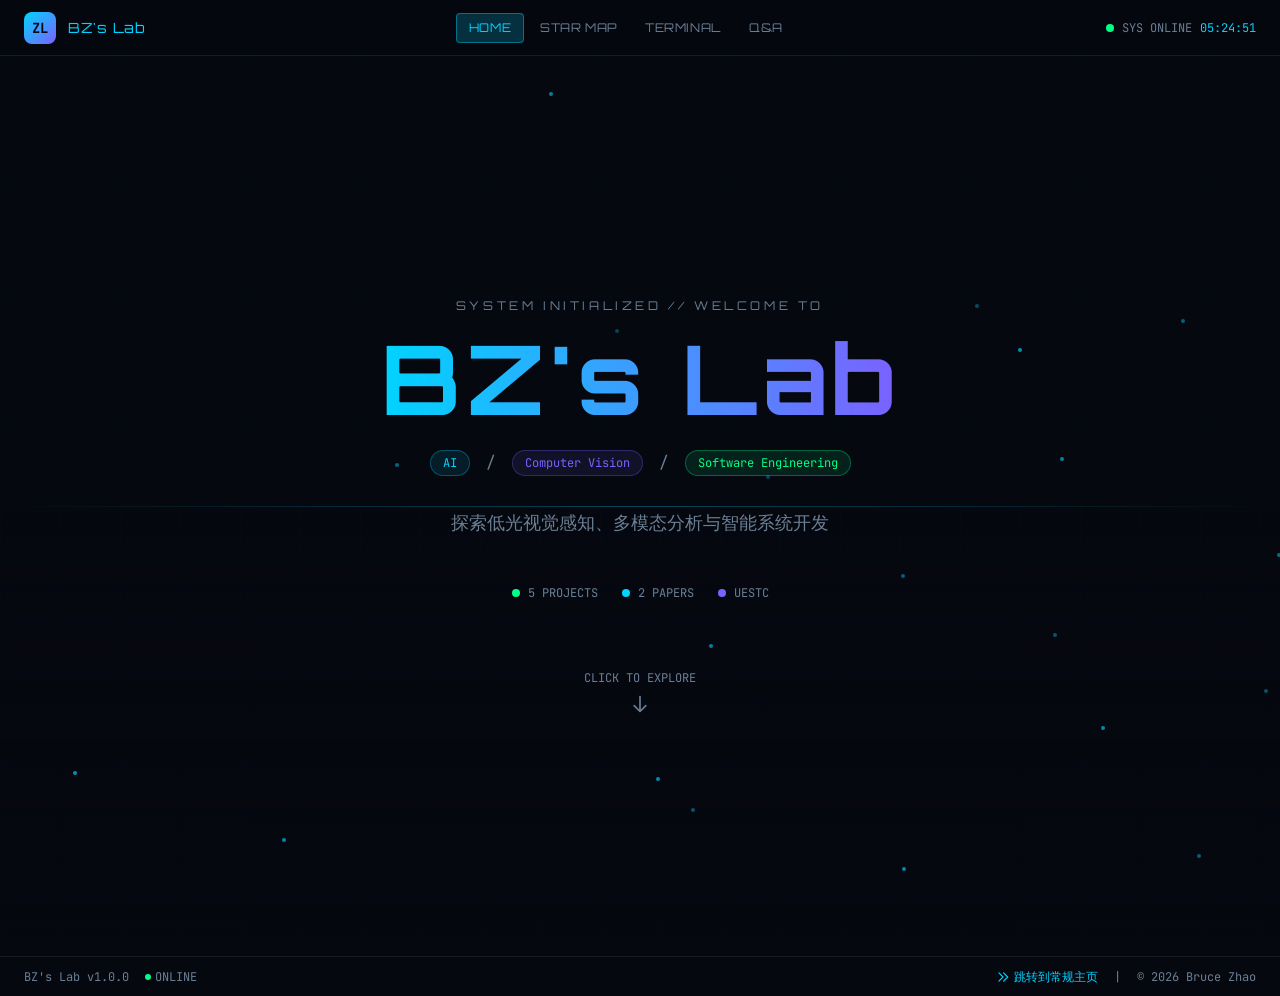
==== commit 92487819: "Updates" ====
--- a/index.html
+++ b/index.html
@@ -7,8 +7,8 @@
     <meta name="theme-color" content="#060810" />
     <meta name="description" content="BZ's Lab - 个人科研操作系统 by Bruce Zhao" />
     <title>BZ's Lab</title>
-    <script type="module" crossorigin src="./assets/index-DSkyh4W3.js"></script>
-    <link rel="stylesheet" crossorigin href="./assets/index-DRxFAJEq.css">
+    <script type="module" crossorigin src="./assets/index-CIc2Txn7.js"></script>
+    <link rel="stylesheet" crossorigin href="./assets/index-C9hczy03.css">
   </head>
   <body>
     <div id="root"></div>
--- a/assets/index-C9hczy03.css
+++ b/assets/index-C9hczy03.css
@@ -0,0 +1 @@
+@import"https://fonts.googleapis.com/css2?family=JetBrains+Mono:wght@400;500;700&family=Orbitron:wght@400;500;700;900&display=swap";*,:before,:after{--tw-border-spacing-x: 0;--tw-border-spacing-y: 0;--tw-translate-x: 0;--tw-translate-y: 0;--tw-rotate: 0;--tw-skew-x: 0;--tw-skew-y: 0;--tw-scale-x: 1;--tw-scale-y: 1;--tw-pan-x: ;--tw-pan-y: ;--tw-pinch-zoom: ;--tw-scroll-snap-strictness: proximity;--tw-gradient-from-position: ;--tw-gradient-via-position: ;--tw-gradient-to-position: ;--tw-ordinal: ;--tw-slashed-zero: ;--tw-numeric-figure: ;--tw-numeric-spacing: ;--tw-numeric-fraction: ;--tw-ring-inset: ;--tw-ring-offset-width: 0px;--tw-ring-offset-color: #fff;--tw-ring-color: rgb(59 130 246 / .5);--tw-ring-offset-shadow: 0 0 #0000;--tw-ring-shadow: 0 0 #0000;--tw-shadow: 0 0 #0000;--tw-shadow-colored: 0 0 #0000;--tw-blur: ;--tw-brightness: ;--tw-contrast: ;--tw-grayscale: ;--tw-hue-rotate: ;--tw-invert: ;--tw-saturate: ;--tw-sepia: ;--tw-drop-shadow: ;--tw-backdrop-blur: ;--tw-backdrop-brightness: ;--tw-backdrop-contrast: ;--tw-backdrop-grayscale: ;--tw-backdrop-hue-rotate: ;--tw-backdrop-invert: ;--tw-backdrop-opacity: ;--tw-backdrop-saturate: ;--tw-backdrop-sepia: ;--tw-contain-size: ;--tw-contain-layout: ;--tw-contain-paint: ;--tw-contain-style: }::backdrop{--tw-border-spacing-x: 0;--tw-border-spacing-y: 0;--tw-translate-x: 0;--tw-translate-y: 0;--tw-rotate: 0;--tw-skew-x: 0;--tw-skew-y: 0;--tw-scale-x: 1;--tw-scale-y: 1;--tw-pan-x: ;--tw-pan-y: ;--tw-pinch-zoom: ;--tw-scroll-snap-strictness: proximity;--tw-gradient-from-position: ;--tw-gradient-via-position: ;--tw-gradient-to-position: ;--tw-ordinal: ;--tw-slashed-zero: ;--tw-numeric-figure: ;--tw-numeric-spacing: ;--tw-numeric-fraction: ;--tw-ring-inset: ;--tw-ring-offset-width: 0px;--tw-ring-offset-color: #fff;--tw-ring-color: rgb(59 130 246 / .5);--tw-ring-offset-shadow: 0 0 #0000;--tw-ring-shadow: 0 0 #0000;--tw-shadow: 0 0 #0000;--tw-shadow-colored: 0 0 #0000;--tw-blur: ;--tw-brightness: ;--tw-contrast: ;--tw-grayscale: ;--tw-hue-rotate: ;--tw-invert: ;--tw-saturate: ;--tw-sepia: ;--tw-drop-shadow: ;--tw-backdrop-blur: ;--tw-backdrop-brightness: ;--tw-backdrop-contrast: ;--tw-backdrop-grayscale: ;--tw-backdrop-hue-rotate: ;--tw-backdrop-invert: ;--tw-backdrop-opacity: ;--tw-backdrop-saturate: ;--tw-backdrop-sepia: ;--tw-contain-size: ;--tw-contain-layout: ;--tw-contain-paint: ;--tw-contain-style: }*,:before,:after{box-sizing:border-box;border-width:0;border-style:solid;border-color:#e5e7eb}:before,:after{--tw-content: ""}html,:host{line-height:1.5;-webkit-text-size-adjust:100%;-moz-tab-size:4;-o-tab-size:4;tab-size:4;font-family:ui-sans-serif,system-ui,sans-serif,"Apple Color Emoji","Segoe UI Emoji",Segoe UI Symbol,"Noto Color Emoji";font-feature-settings:normal;font-variation-settings:normal;-webkit-tap-highlight-color:transparent}body{margin:0;line-height:inherit}hr{height:0;color:inherit;border-top-width:1px}abbr:where([title]){-webkit-text-decoration:underline dotted;text-decoration:underline dotted}h1,h2,h3,h4,h5,h6{font-size:inherit;font-weight:inherit}a{color:inherit;text-decoration:inherit}b,strong{font-weight:bolder}code,kbd,samp,pre{font-family:JetBrains Mono,monospace;font-feature-settings:normal;font-variation-settings:normal;font-size:1em}small{font-size:80%}sub,sup{font-size:75%;line-height:0;position:relative;vertical-align:baseline}sub{bottom:-.25em}sup{top:-.5em}table{text-indent:0;border-color:inherit;border-collapse:collapse}button,input,optgroup,select,textarea{font-family:inherit;font-feature-settings:inherit;font-variation-settings:inherit;font-size:100%;font-weight:inherit;line-height:inherit;letter-spacing:inherit;color:inherit;margin:0;padding:0}button,select{text-transform:none}button,input:where([type=button]),input:where([type=reset]),input:where([type=submit]){-webkit-appearance:button;background-color:transparent;background-image:none}:-moz-focusring{outline:auto}:-moz-ui-invalid{box-shadow:none}progress{vertical-align:baseline}::-webkit-inner-spin-button,::-webkit-outer-spin-button{height:auto}[type=search]{-webkit-appearance:textfield;outline-offset:-2px}::-webkit-search-decoration{-webkit-appearance:none}::-webkit-file-upload-button{-webkit-appearance:button;font:inherit}summary{display:list-item}blockquote,dl,dd,h1,h2,h3,h4,h5,h6,hr,figure,p,pre{margin:0}fieldset{margin:0;padding:0}legend{padding:0}ol,ul,menu{list-style:none;margin:0;padding:0}dialog{padding:0}textarea{resize:vertical}input::-moz-placeholder,textarea::-moz-placeholder{opacity:1;color:#9ca3af}input::placeholder,textarea::placeholder{opacity:1;color:#9ca3af}button,[role=button]{cursor:pointer}:disabled{cursor:default}img,svg,video,canvas,audio,iframe,embed,object{display:block;vertical-align:middle}img,video{max-width:100%;height:auto}[hidden]:where(:not([hidden=until-found])){display:none}.container{width:100%}@media (min-width: 640px){.container{max-width:640px}}@media (min-width: 768px){.container{max-width:768px}}@media (min-width: 1024px){.container{max-width:1024px}}@media (min-width: 1280px){.container{max-width:1280px}}@media (min-width: 1536px){.container{max-width:1536px}}.pointer-events-none{pointer-events:none}.visible{visibility:visible}.fixed{position:fixed}.absolute{position:absolute}.relative{position:relative}.inset-0{top:0;right:0;bottom:0;left:0}.bottom-4{bottom:1rem}.left-0{left:0}.left-4{left:1rem}.right-0{right:0}.right-4{right:1rem}.top-0{top:0}.top-4{top:1rem}.z-10{z-index:10}.z-50{z-index:50}.mx-4{margin-left:1rem;margin-right:1rem}.mx-auto{margin-left:auto;margin-right:auto}.mb-1{margin-bottom:.25rem}.mb-2{margin-bottom:.5rem}.mb-4{margin-bottom:1rem}.mb-6{margin-bottom:1.5rem}.mb-8{margin-bottom:2rem}.mt-12{margin-top:3rem}.mt-16{margin-top:4rem}.inline-block{display:inline-block}.flex{display:flex}.inline-flex{display:inline-flex}.h-1{height:.25rem}.h-1\.5{height:.375rem}.h-10{height:2.5rem}.h-14{height:3.5rem}.h-2{height:.5rem}.h-3{height:.75rem}.h-3\.5{height:.875rem}.h-4{height:1rem}.h-5{height:1.25rem}.h-8{height:2rem}.h-\[1px\]{height:1px}.h-\[calc\(100vh-12rem\)\]{height:calc(100vh - 12rem)}.h-full{height:100%}.min-h-\[400px\]{min-height:400px}.min-h-\[calc\(100vh-8rem\)\]{min-height:calc(100vh - 8rem)}.min-h-screen{min-height:100vh}.w-1{width:.25rem}.w-1\.5{width:.375rem}.w-10{width:2.5rem}.w-2{width:.5rem}.w-3{width:.75rem}.w-3\.5{width:.875rem}.w-4{width:1rem}.w-5{width:1.25rem}.w-8{width:2rem}.w-full{width:100%}.max-w-2xl{max-width:42rem}.max-w-\[85\%\]{max-width:85%}.max-w-xl{max-width:36rem}.flex-1{flex:1 1 0%}.translate-y-0{--tw-translate-y: 0px;transform:translate(var(--tw-translate-x),var(--tw-translate-y)) rotate(var(--tw-rotate)) skew(var(--tw-skew-x)) skewY(var(--tw-skew-y)) scaleX(var(--tw-scale-x)) scaleY(var(--tw-scale-y))}.translate-y-8{--tw-translate-y: 2rem;transform:translate(var(--tw-translate-x),var(--tw-translate-y)) rotate(var(--tw-rotate)) skew(var(--tw-skew-x)) skewY(var(--tw-skew-y)) scaleX(var(--tw-scale-x)) scaleY(var(--tw-scale-y))}@keyframes bounce{0%,to{transform:translateY(-25%);animation-timing-function:cubic-bezier(.8,0,1,1)}50%{transform:none;animation-timing-function:cubic-bezier(0,0,.2,1)}}.animate-bounce{animation:bounce 1s infinite}@keyframes pulse{50%{opacity:.5}}.animate-pulse{animation:pulse 2s cubic-bezier(.4,0,.6,1) infinite}.cursor-pointer{cursor:pointer}.resize-none{resize:none}.resize{resize:both}.flex-col{flex-direction:column}.flex-wrap{flex-wrap:wrap}.items-end{align-items:flex-end}.items-center{align-items:center}.justify-start{justify-content:flex-start}.justify-end{justify-content:flex-end}.justify-center{justify-content:center}.justify-between{justify-content:space-between}.gap-1{gap:.25rem}.gap-1\.5{gap:.375rem}.gap-2{gap:.5rem}.gap-3{gap:.75rem}.gap-4{gap:1rem}.gap-6{gap:1.5rem}.space-y-4>:not([hidden])~:not([hidden]){--tw-space-y-reverse: 0;margin-top:calc(1rem * calc(1 - var(--tw-space-y-reverse)));margin-bottom:calc(1rem * var(--tw-space-y-reverse))}.space-y-6>:not([hidden])~:not([hidden]){--tw-space-y-reverse: 0;margin-top:calc(1.5rem * calc(1 - var(--tw-space-y-reverse)));margin-bottom:calc(1.5rem * var(--tw-space-y-reverse))}.overflow-hidden{overflow:hidden}.overflow-y-auto{overflow-y:auto}.whitespace-pre-wrap{white-space:pre-wrap}.rounded{border-radius:.25rem}.rounded-full{border-radius:9999px}.rounded-lg{border-radius:.5rem}.rounded-xl{border-radius:.75rem}.border{border-width:1px}.border-b{border-bottom-width:1px}.border-t{border-top-width:1px}.border-\[\#00d4ff\]\/30{border-color:#00d4ff4d}.border-\[\#00d4ff\]\/40{border-color:#00d4ff66}.border-\[\#00ff88\]\/30{border-color:#00ff884d}.border-\[\#7b61ff\]\/30{border-color:#7b61ff4d}.border-white\/\[0\.08\]{border-color:#ffffff14}.bg-\[\#00d4ff\]{--tw-bg-opacity: 1;background-color:rgb(0 212 255 / var(--tw-bg-opacity, 1))}.bg-\[\#00d4ff\]\/10{background-color:#00d4ff1a}.bg-\[\#00d4ff\]\/20{background-color:#00d4ff33}.bg-\[\#00ff88\]{--tw-bg-opacity: 1;background-color:rgb(0 255 136 / var(--tw-bg-opacity, 1))}.bg-\[\#00ff88\]\/10{background-color:#00ff881a}.bg-\[\#00ff88\]\/20{background-color:#0f83}.bg-\[\#060810\]{--tw-bg-opacity: 1;background-color:rgb(6 8 16 / var(--tw-bg-opacity, 1))}.bg-\[\#060810\]\/90{background-color:#060810e6}.bg-\[\#0d1520\]{--tw-bg-opacity: 1;background-color:rgb(13 21 32 / var(--tw-bg-opacity, 1))}.bg-\[\#0d1520\]\/50{background-color:#0d152080}.bg-\[\#131f30\]{--tw-bg-opacity: 1;background-color:rgb(19 31 48 / var(--tw-bg-opacity, 1))}.bg-\[\#28ca42\]{--tw-bg-opacity: 1;background-color:rgb(40 202 66 / var(--tw-bg-opacity, 1))}.bg-\[\#6b7f94\]{--tw-bg-opacity: 1;background-color:rgb(107 127 148 / var(--tw-bg-opacity, 1))}.bg-\[\#6b7f94\]\/20{background-color:#6b7f9433}.bg-\[\#7b61ff\]{--tw-bg-opacity: 1;background-color:rgb(123 97 255 / var(--tw-bg-opacity, 1))}.bg-\[\#7b61ff\]\/10{background-color:#7b61ff1a}.bg-\[\#7b61ff\]\/20{background-color:#7b61ff33}.bg-\[\#ff5f57\]{--tw-bg-opacity: 1;background-color:rgb(255 95 87 / var(--tw-bg-opacity, 1))}.bg-\[\#ffbd2e\]{--tw-bg-opacity: 1;background-color:rgb(255 189 46 / var(--tw-bg-opacity, 1))}.bg-black\/60{background-color:#0009}.bg-transparent{background-color:transparent}.bg-\[linear-gradient\(rgba\(0\,212\,255\,0\.03\)_1px\,transparent_1px\)\,linear-gradient\(90deg\,rgba\(0\,212\,255\,0\.03\)_1px\,transparent_1px\)\]{background-image:linear-gradient(rgba(0,212,255,.03) 1px,transparent 1px),linear-gradient(90deg,rgba(0,212,255,.03) 1px,transparent 1px)}.bg-gradient-to-b{background-image:linear-gradient(to bottom,var(--tw-gradient-stops))}.bg-gradient-to-br{background-image:linear-gradient(to bottom right,var(--tw-gradient-stops))}.bg-gradient-to-r{background-image:linear-gradient(to right,var(--tw-gradient-stops))}.from-\[\#00d4ff\]{--tw-gradient-from: #00d4ff var(--tw-gradient-from-position);--tw-gradient-to: rgb(0 212 255 / 0) var(--tw-gradient-to-position);--tw-gradient-stops: var(--tw-gradient-from), var(--tw-gradient-to)}.from-transparent{--tw-gradient-from: transparent var(--tw-gradient-from-position);--tw-gradient-to: rgb(0 0 0 / 0) var(--tw-gradient-to-position);--tw-gradient-stops: var(--tw-gradient-from), var(--tw-gradient-to)}.via-\[\#00d4ff\]\/30{--tw-gradient-to: rgb(0 212 255 / 0) var(--tw-gradient-to-position);--tw-gradient-stops: var(--tw-gradient-from), rgb(0 212 255 / .3) var(--tw-gradient-via-position), var(--tw-gradient-to)}.via-\[\#7b61ff\]{--tw-gradient-to: rgb(123 97 255 / 0) var(--tw-gradient-to-position);--tw-gradient-stops: var(--tw-gradient-from), #7b61ff var(--tw-gradient-via-position), var(--tw-gradient-to)}.via-transparent{--tw-gradient-to: rgb(0 0 0 / 0) var(--tw-gradient-to-position);--tw-gradient-stops: var(--tw-gradient-from), transparent var(--tw-gradient-via-position), var(--tw-gradient-to)}.to-\[\#00d4ff\]{--tw-gradient-to: #00d4ff var(--tw-gradient-to-position)}.to-\[\#060810\]{--tw-gradient-to: #060810 var(--tw-gradient-to-position)}.to-\[\#7b61ff\]{--tw-gradient-to: #7b61ff var(--tw-gradient-to-position)}.to-transparent{--tw-gradient-to: transparent var(--tw-gradient-to-position)}.bg-\[size\:60px_60px\]{background-size:60px 60px}.bg-clip-text{-webkit-background-clip:text;background-clip:text}.p-4{padding:1rem}.p-6{padding:1.5rem}.px-3{padding-left:.75rem;padding-right:.75rem}.px-4{padding-left:1rem;padding-right:1rem}.px-6{padding-left:1.5rem;padding-right:1.5rem}.py-1{padding-top:.25rem;padding-bottom:.25rem}.py-1\.5{padding-top:.375rem;padding-bottom:.375rem}.py-2{padding-top:.5rem;padding-bottom:.5rem}.py-3{padding-top:.75rem;padding-bottom:.75rem}.pb-2{padding-bottom:.5rem}.pt-14{padding-top:3.5rem}.pt-4{padding-top:1rem}.text-center{text-align:center}.font-\[\'JetBrains_Mono\'\]{font-family:JetBrains Mono}.font-\[\'Orbitron\'\]{font-family:Orbitron}.text-2xl{font-size:1.5rem;line-height:2rem}.text-6xl{font-size:3.75rem;line-height:1}.text-lg{font-size:1.125rem;line-height:1.75rem}.text-sm{font-size:.875rem;line-height:1.25rem}.text-xs{font-size:.75rem;line-height:1rem}.font-bold{font-weight:700}.leading-relaxed{line-height:1.625}.tracking-\[0\.3em\]{letter-spacing:.3em}.tracking-wider{letter-spacing:.05em}.text-\[\#00d4ff\]{--tw-text-opacity: 1;color:rgb(0 212 255 / var(--tw-text-opacity, 1))}.text-\[\#00ff88\]{--tw-text-opacity: 1;color:rgb(0 255 136 / var(--tw-text-opacity, 1))}.text-\[\#060810\]{--tw-text-opacity: 1;color:rgb(6 8 16 / var(--tw-text-opacity, 1))}.text-\[\#6b7f94\]{--tw-text-opacity: 1;color:rgb(107 127 148 / var(--tw-text-opacity, 1))}.text-\[\#7b61ff\]{--tw-text-opacity: 1;color:rgb(123 97 255 / var(--tw-text-opacity, 1))}.text-\[\#e8f0f8\]{--tw-text-opacity: 1;color:rgb(232 240 248 / var(--tw-text-opacity, 1))}.text-transparent{color:transparent}.placeholder-\[\#6b7f94\]::-moz-placeholder{--tw-placeholder-opacity: 1;color:rgb(107 127 148 / var(--tw-placeholder-opacity, 1))}.placeholder-\[\#6b7f94\]::placeholder{--tw-placeholder-opacity: 1;color:rgb(107 127 148 / var(--tw-placeholder-opacity, 1))}.opacity-0{opacity:0}.opacity-100{opacity:1}.opacity-20{opacity:.2}.outline-none{outline:2px solid transparent;outline-offset:2px}.filter{filter:var(--tw-blur) var(--tw-brightness) var(--tw-contrast) var(--tw-grayscale) var(--tw-hue-rotate) var(--tw-invert) var(--tw-saturate) var(--tw-sepia) var(--tw-drop-shadow)}.backdrop-blur-md{--tw-backdrop-blur: blur(12px);-webkit-backdrop-filter:var(--tw-backdrop-blur) var(--tw-backdrop-brightness) var(--tw-backdrop-contrast) var(--tw-backdrop-grayscale) var(--tw-backdrop-hue-rotate) var(--tw-backdrop-invert) var(--tw-backdrop-opacity) var(--tw-backdrop-saturate) var(--tw-backdrop-sepia);backdrop-filter:var(--tw-backdrop-blur) var(--tw-backdrop-brightness) var(--tw-backdrop-contrast) var(--tw-backdrop-grayscale) var(--tw-backdrop-hue-rotate) var(--tw-backdrop-invert) var(--tw-backdrop-opacity) var(--tw-backdrop-saturate) var(--tw-backdrop-sepia)}.backdrop-blur-sm{--tw-backdrop-blur: blur(4px);-webkit-backdrop-filter:var(--tw-backdrop-blur) var(--tw-backdrop-brightness) var(--tw-backdrop-contrast) var(--tw-backdrop-grayscale) var(--tw-backdrop-hue-rotate) var(--tw-backdrop-invert) var(--tw-backdrop-opacity) var(--tw-backdrop-saturate) var(--tw-backdrop-sepia);backdrop-filter:var(--tw-backdrop-blur) var(--tw-backdrop-brightness) var(--tw-backdrop-contrast) var(--tw-backdrop-grayscale) var(--tw-backdrop-hue-rotate) var(--tw-backdrop-invert) var(--tw-backdrop-opacity) var(--tw-backdrop-saturate) var(--tw-backdrop-sepia)}.transition-all{transition-property:all;transition-timing-function:cubic-bezier(.4,0,.2,1);transition-duration:.15s}.transition-colors{transition-property:color,background-color,border-color,text-decoration-color,fill,stroke;transition-timing-function:cubic-bezier(.4,0,.2,1);transition-duration:.15s}.duration-1000{transition-duration:1s}.duration-200{transition-duration:.2s}:root{--bg: #060810;--bg-2: #0d1520;--bg-3: #131f30;--accent: #00d4ff;--accent-2: #7b61ff;--accent-glow: rgba(0,212,255,.15);--text: #e8f0f8;--text-muted: #6b7f94;--success: #00ff88;--warning: #ffb800;--border: rgba(255,255,255,.08)}*{box-sizing:border-box}body{margin:0;background:var(--bg);color:var(--text);font-family:JetBrains Mono,monospace;overflow-x:hidden}::-webkit-scrollbar{width:6px;height:6px}::-webkit-scrollbar-track{background:var(--bg-2)}::-webkit-scrollbar-thumb{background:var(--accent);border-radius:3px}::-webkit-scrollbar-thumb:hover{background:var(--accent-2)}@keyframes float{0%,to{transform:translateY(0) translate(0);opacity:.3}50%{transform:translateY(-20px) translate(10px);opacity:.6}}@keyframes gradient{0%{background-position:0% 50%}50%{background-position:100% 50%}to{background-position:0% 50%}}@keyframes scan{0%{top:-10%}to{top:110%}}@keyframes fadeIn{0%{opacity:0}to{opacity:1}}@keyframes slideUp{0%{opacity:0;transform:translateY(20px)}to{opacity:1;transform:translateY(0)}}@keyframes pulse-ring{0%{transform:scale(1);opacity:.8}to{transform:scale(1.5);opacity:0}}.animate-float{animation:float 4s ease-in-out infinite}.animate-gradient{background-size:200% 200%;animation:gradient 3s ease infinite}.animate-scan{animation:scan 6s linear infinite}.animate-fadeIn{animation:fadeIn .3s ease-out}.animate-slideUp{animation:slideUp .4s ease-out}.glow-cyan{box-shadow:0 0 20px #00d4ff4d,0 0 40px #00d4ff1a}.glow-purple{box-shadow:0 0 20px #7b61ff4d,0 0 40px #7b61ff1a}@keyframes blink{0%,50%{opacity:1}51%,to{opacity:0}}.animate-blink{animation:blink 1s step-end infinite}::-moz-selection{background:var(--accent);color:var(--bg)}::selection{background:var(--accent);color:var(--bg)}:focus-visible{outline:2px solid var(--accent);outline-offset:2px}button:hover{transform:translateY(-1px)}button:active{transform:translateY(0)}*{transition-timing-function:cubic-bezier(.4,0,.2,1)}.glass{background:#0d1520cc;-webkit-backdrop-filter:blur(12px);backdrop-filter:blur(12px);border:1px solid var(--border)}@media (max-width: 640px){html{font-size:14px}}.hover\:border-\[\#00d4ff\]\/30:hover{border-color:#00d4ff4d}.hover\:bg-\[\#00d4ff\]\/90:hover{background-color:#00d4ffe6}.hover\:bg-\[\#1a2a3a\]:hover{--tw-bg-opacity: 1;background-color:rgb(26 42 58 / var(--tw-bg-opacity, 1))}.hover\:text-\[\#00d4ff\]:hover{--tw-text-opacity: 1;color:rgb(0 212 255 / var(--tw-text-opacity, 1))}.hover\:text-\[\#00d4ff\]\/80:hover{color:#00d4ffcc}.hover\:text-\[\#e8f0f8\]:hover{--tw-text-opacity: 1;color:rgb(232 240 248 / var(--tw-text-opacity, 1))}.focus\:border-\[\#00d4ff\]\/30:focus{border-color:#00d4ff4d}.disabled\:cursor-not-allowed:disabled{cursor:not-allowed}.disabled\:opacity-50:disabled{opacity:.5}@media (min-width: 768px){.md\:text-8xl{font-size:6rem;line-height:1}}
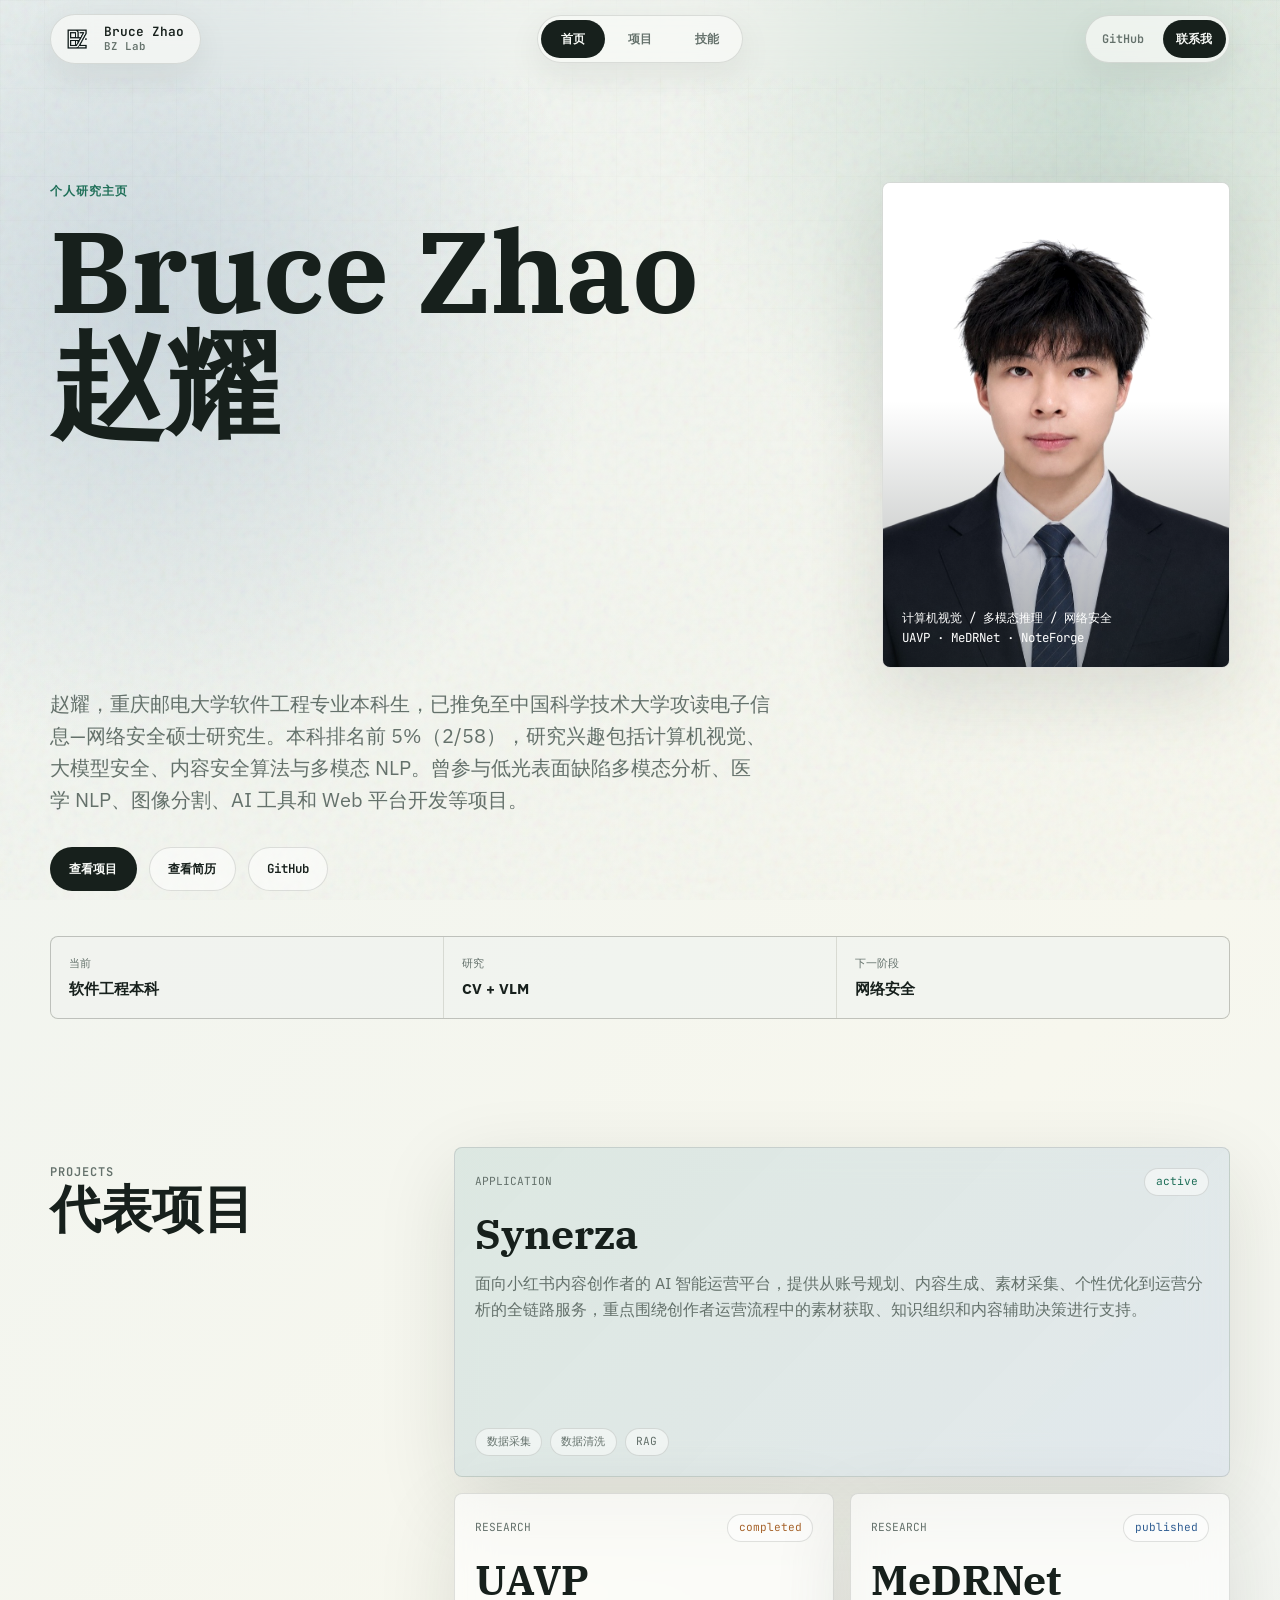
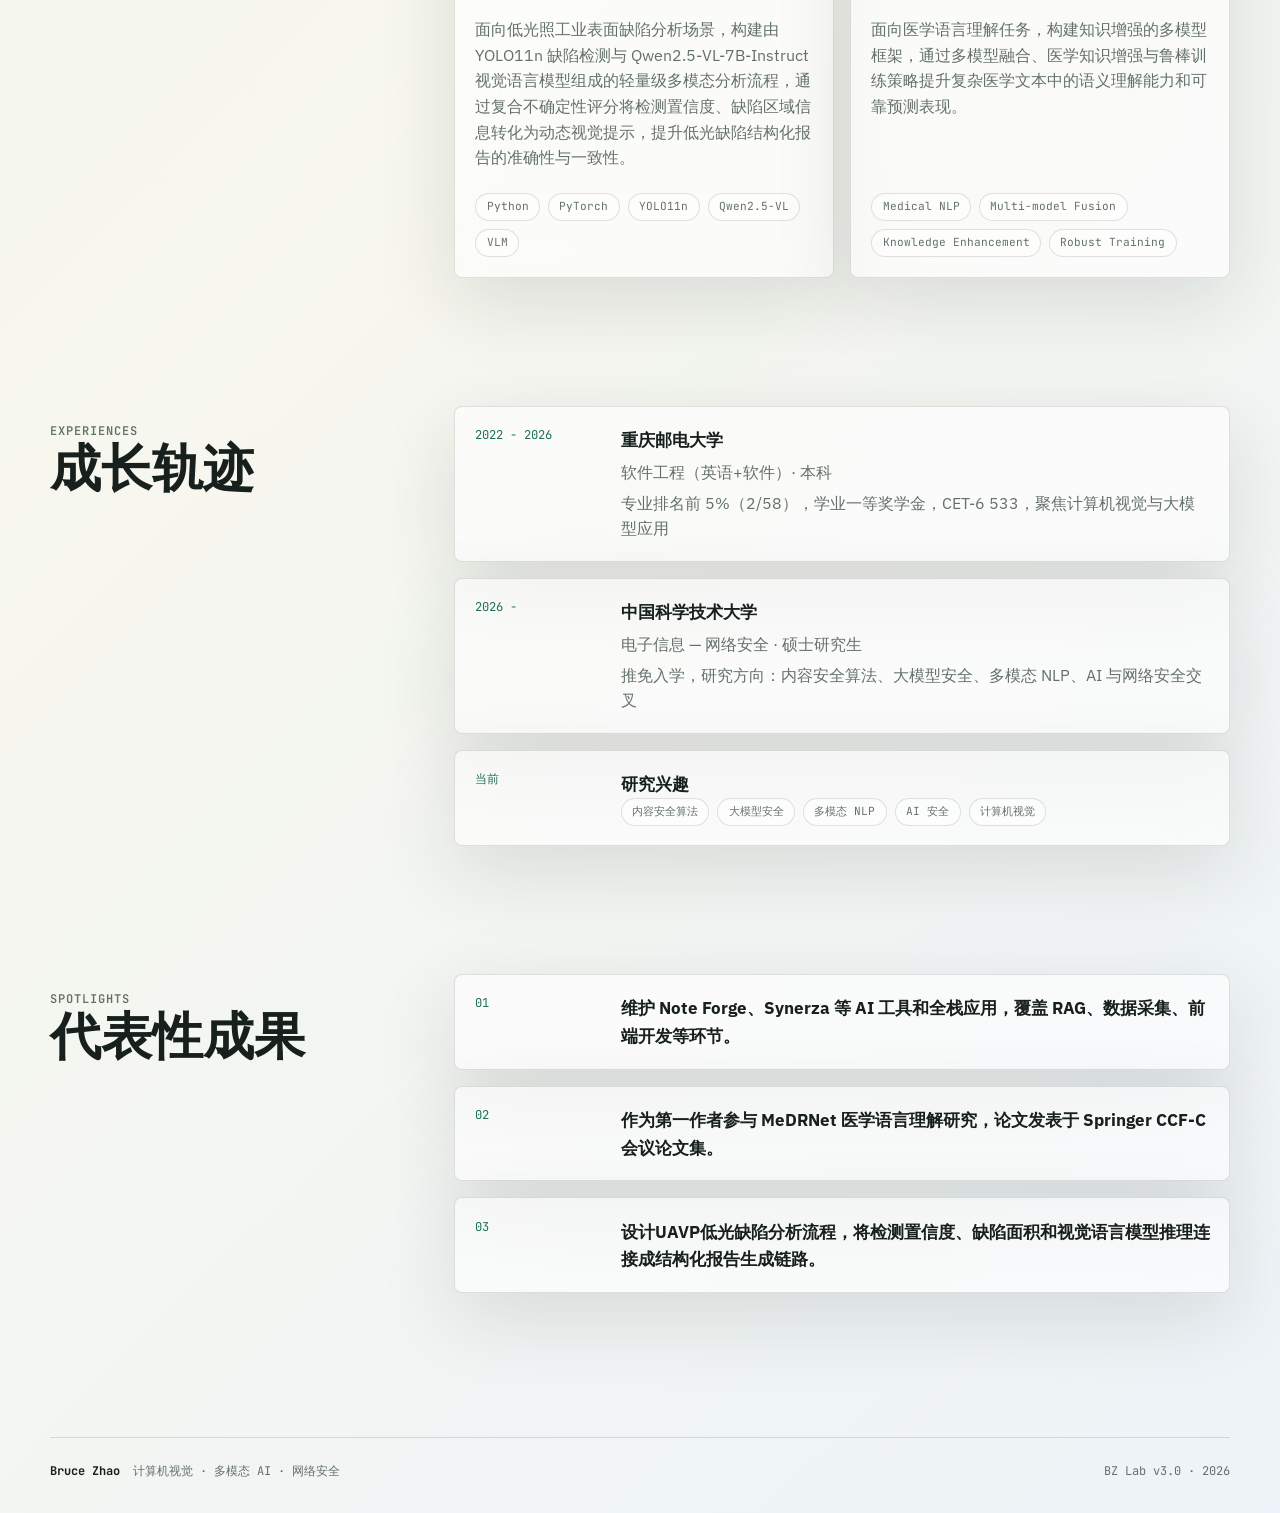
==== commit 1073a837: "Updates" ====
--- a/index.html
+++ b/index.html
@@ -1,16 +1 @@
-<!DOCTYPE html>
-<html lang="zh-CN">
-  <head>
-    <meta charset="UTF-8" />
-    <link rel="icon" href="./BZ_logo.png" />
-    <meta name="viewport" content="width=device-width, initial-scale=1.0" />
-    <meta name="theme-color" content="#060810" />
-    <meta name="description" content="BZ's Lab - 个人科研操作系统 by Bruce Zhao" />
-    <title>BZ's Lab</title>
-    <script type="module" crossorigin src="./assets/index-CIc2Txn7.js"></script>
-    <link rel="stylesheet" crossorigin href="./assets/index-C9hczy03.css">
-  </head>
-  <body>
-    <div id="root"></div>
-  </body>
-</html>+<!DOCTYPE html><html lang="zh-CN"> <head><meta charset="utf-8"><meta name="viewport" content="width=device-width, initial-scale=1.0"><meta name="description" content="赵耀，重庆邮电大学软件工程专业本科生，已推免至中国科学技术大学攻读电子信息—网络安全硕士研究生。本科排名前 5%（2/58），研究兴趣包括计算机视觉、大模型安全、内容安全算法与多模态 NLP。曾参与低光表面缺陷多模态分析、医学 NLP、图像分割、AI 工具和 Web 平台开发等项目。"><meta name="theme-color" content="#eef3f0"><meta property="og:title" content="Bruce Zhao · BZ Lab v3.0"><meta property="og:description" content="赵耀，重庆邮电大学软件工程专业本科生，已推免至中国科学技术大学攻读电子信息—网络安全硕士研究生。本科排名前 5%（2/58），研究兴趣包括计算机视觉、大模型安全、内容安全算法与多模态 NLP。曾参与低光表面缺陷多模态分析、医学 NLP、图像分割、AI 工具和 Web 平台开发等项目。"><meta property="og:type" content="website"><link rel="icon" href="/BZ_logo.png"><link rel="preconnect" href="https://fonts.googleapis.com"><link rel="preconnect" href="https://fonts.gstatic.com" crossorigin><link href="https://fonts.googleapis.com/css2?family=IBM+Plex+Sans:wght@400;500;600;700&family=IBM+Plex+Serif:wght@500;600;700&family=JetBrains+Mono:wght@400;500;600&display=swap" rel="stylesheet"><title>Bruce Zhao · BZ Lab v3.0</title><link rel="stylesheet" href="/_astro/index.DtD6YMmm.css"></head> <body> <div class="grain" aria-hidden="true"></div> <header class="site-header"> <a class="brand" href="/" aria-label="Bruce Zhao homepage"> <img src="/BZ_logo.png" alt=""> <span class="brand-text"> <span class="brand-name">Bruce Zhao</span> <span class="brand-subtitle">BZ Lab</span> </span> </a> <nav class="site-nav" aria-label="Primary navigation"> <a href="/" class="active">首页</a><a href="/projects" class>项目</a><a href="/resume" class>技能</a> </nav> <div class="header-actions"> <a class="header-link" href="https://github.com/BZ2116" target="_blank" rel="noopener noreferrer">GitHub</a> <a class="header-link primary" href="mailto:zhaoyao_2116@163.com">联系我</a> </div> </header> <main>  <section class="section hero"> <div class="hero-content"> <div class="hero-top"> <div class="hero-intro"> <p class="eyebrow">个人研究主页</p> <h1 class="hero-title">Bruce Zhao<br>赵耀</h1> </div> <aside class="panel hero-visual"> <img src="/img/BZ/26_1寸.jpg" alt="Bruce Zhao portrait"> <div class="visual-caption"> 计算机视觉 / 多模态推理 / 网络安全<br> UAVP · MeDRNet · NoteForge </div> </aside> </div> <p class="lead">赵耀，重庆邮电大学软件工程专业本科生，已推免至中国科学技术大学攻读电子信息—网络安全硕士研究生。本科排名前 5%（2/58），研究兴趣包括计算机视觉、大模型安全、内容安全算法与多模态 NLP。曾参与低光表面缺陷多模态分析、医学 NLP、图像分割、AI 工具和 Web 平台开发等项目。</p> <div class="button-row"> <a class="button primary" href="/projects">查看项目</a> <a class="button" href="/resume">查看简历</a> <a class="button" href="https://github.com/BZ2116" target="_blank" rel="noopener noreferrer">GitHub</a> </div> <div class="hero-meta" aria-label="Profile summary"> <div> <span>当前</span> <strong>软件工程本科</strong> </div> <div> <span>研究</span> <strong>CV + VLM</strong> </div> <div> <span>下一阶段</span> <strong>网络安全</strong> </div> </div> </div> </section> <section class="section split"> <div class="section-heading"> <p class="eyebrow">Projects</p> <h2>代表项目</h2> </div> <div class="work-grid"> <a href="/projects/synerza" class="project-card featured"> <div class="project-card-top"> <span class="project-kind">application</span> <span class="status active">active</span> </div> <h3>Synerza</h3> <p>面向小红书内容创作者的 AI 智能运营平台，提供从账号规划、内容生成、素材采集、个性优化到运营分析的全链路服务，重点围绕创作者运营流程中的素材获取、知识组织和内容辅助决策进行支持。</p> <div class="tag-list"> <span class="tag">数据采集</span><span class="tag">数据清洗</span><span class="tag">RAG</span> </div> </a><a href="/projects/uavp" class="project-card "> <div class="project-card-top"> <span class="project-kind">research</span> <span class="status completed">completed</span> </div> <h3>UAVP</h3> <p>面向低光照工业表面缺陷分析场景，构建由 YOLO11n 缺陷检测与 Qwen2.5-VL-7B-Instruct 视觉语言模型组成的轻量级多模态分析流程，通过复合不确定性评分将检测置信度、缺陷区域信息转化为动态视觉提示，提升低光缺陷结构化报告的准确性与一致性。</p> <div class="tag-list"> <span class="tag">Python</span><span class="tag">PyTorch</span><span class="tag">YOLO11n</span><span class="tag">Qwen2.5-VL</span><span class="tag">VLM</span> </div> </a><a href="/projects/medrnet" class="project-card "> <div class="project-card-top"> <span class="project-kind">research</span> <span class="status published">published</span> </div> <h3>MeDRNet</h3> <p>面向医学语言理解任务，构建知识增强的多模型框架，通过多模型融合、医学知识增强与鲁棒训练策略提升复杂医学文本中的语义理解能力和可靠预测表现。</p> <div class="tag-list"> <span class="tag">Medical NLP</span><span class="tag">Multi-model Fusion</span><span class="tag">Knowledge Enhancement</span><span class="tag">Robust Training</span> </div> </a> </div> </section> <section class="section split"> <div class="section-heading"> <p class="eyebrow">Experiences</p> <h2>成长轨迹</h2> </div> <div class="timeline"> <article class="panel timeline-item"> <time>2022 - 2026</time> <div> <h3>重庆邮电大学</h3> <p>软件工程（英语+软件）· 本科</p> <p>专业排名前 5%（2/58），学业一等奖学金，CET-6 533，聚焦计算机视觉与大模型应用</p> </div> </article><article class="panel timeline-item"> <time>2026 -</time> <div> <h3>中国科学技术大学</h3> <p>电子信息 — 网络安全 · 硕士研究生</p> <p>推免入学，研究方向：内容安全算法、大模型安全、多模态 NLP、AI 与网络安全交叉</p> </div> </article> <article class="panel timeline-item"> <time>当前</time> <div> <h3>研究兴趣</h3> <div class="tag-list"> <span class="tag">内容安全算法</span><span class="tag">大模型安全</span><span class="tag">多模态 NLP</span><span class="tag">AI 安全</span><span class="tag">计算机视觉</span> </div> </div> </article> </div> </section> <section class="section split"> <div class="section-heading"> <p class="eyebrow">Spotlights</p> <h2>代表性成果</h2> </div> <div class="timeline"> <article class="panel timeline-item"> <time>01</time> <div> <h3>维护 Note Forge、Synerza 等 AI 工具和全栈应用，覆盖 RAG、数据采集、前端开发等环节。</h3> </div> </article><article class="panel timeline-item"> <time>02</time> <div> <h3>作为第一作者参与 MeDRNet 医学语言理解研究，论文发表于 Springer CCF-C 会议论文集。</h3> </div> </article><article class="panel timeline-item"> <time>03</time> <div> <h3>设计UAVP低光缺陷分析流程，将检测置信度、缺陷面积和视觉语言模型推理连接成结构化报告生成链路。</h3> </div> </article> </div> </section>  </main> <footer class="site-footer"> <div> <strong>Bruce Zhao</strong> <span>计算机视觉 · 多模态 AI · 网络安全</span> </div> <span>BZ Lab v3.0 · 2026</span> </footer> </body></html>
--- a/_astro/index.DtD6YMmm.css
+++ b/_astro/index.DtD6YMmm.css
@@ -0,0 +1 @@
+:root{--paper: #eef3f0;--paper-2: #f8faf7;--ink: #17201c;--muted: #64716b;--soft: #d9e2dc;--line: rgba(23, 32, 28, .13);--green: #1f6f58;--blue: #315f93;--amber: #a7652d;--rose: #8f4d5f;--panel: rgba(255, 255, 255, .58);--shadow: 0 24px 80px rgba(23, 32, 28, .12);--font-body: "IBM Plex Sans", "Noto Sans SC", system-ui, sans-serif;--font-display: "IBM Plex Serif", "Noto Serif SC", Georgia, serif;--font-mono: "JetBrains Mono", ui-monospace, SFMono-Regular, monospace}*{box-sizing:border-box}html{scroll-behavior:smooth}body{margin:0;min-height:100vh;background:radial-gradient(circle at 12% 10%,rgba(49,95,147,.18),transparent 28rem),radial-gradient(circle at 86% 4%,rgba(31,111,88,.18),transparent 26rem),linear-gradient(135deg,#eef3f0,#f7f7ee 48%,#edf3f8);color:var(--ink);font-family:var(--font-body);line-height:1.6;-webkit-font-smoothing:antialiased;text-rendering:optimizeLegibility}body:before{content:"";position:fixed;inset:0;pointer-events:none;background-image:linear-gradient(rgba(23,32,28,.045) 1px,transparent 1px),linear-gradient(90deg,rgba(23,32,28,.045) 1px,transparent 1px);background-size:44px 44px;mask-image:linear-gradient(to bottom,rgba(0,0,0,.32),transparent 70%)}a{color:inherit}img{display:block;max-width:100%}main{min-height:calc(100vh - 150px)}.grain{position:fixed;inset:0;pointer-events:none;opacity:.2;mix-blend-mode:multiply;background-image:url("data:image/svg+xml,%3Csvg viewBox='0 0 160 160' xmlns='http://www.w3.org/2000/svg'%3E%3Cfilter id='n'%3E%3CfeTurbulence type='fractalNoise' baseFrequency='.7' numOctaves='3' stitchTiles='stitch'/%3E%3C/filter%3E%3Crect width='100%25' height='100%25' filter='url(%23n)' opacity='.35'/%3E%3C/svg%3E")}.site-header{position:sticky;top:0;z-index:20;display:grid;grid-template-columns:minmax(210px,1fr) auto minmax(170px,1fr);align-items:center;gap:.75rem;width:min(1180px,calc(100% - 32px));margin:0 auto;padding:14px 0;backdrop-filter:blur(18px)}.brand,.site-nav,.header-actions{min-height:48px;border:1px solid var(--line);background:#f8faf7b8;box-shadow:0 12px 35px #17201c12;border-radius:999px}.brand{justify-self:start;display:inline-flex;align-items:center;gap:.6rem;min-width:0;padding:.38rem 1rem .38rem .48rem;text-decoration:none;font-family:var(--font-mono);font-weight:600}.brand img{flex:0 0 auto;width:36px;height:36px;border-radius:50%}.brand-text{display:grid;min-width:0;line-height:1.1}.brand-name,.brand-subtitle{overflow:hidden;text-overflow:ellipsis;white-space:nowrap}.brand-name{font-size:.8rem;color:var(--ink)}.brand-subtitle{margin-top:.12rem;color:var(--muted);font-size:.68rem}.site-nav{display:inline-flex;align-items:center;gap:3px;padding:3px;justify-content:center}.site-nav a{min-height:38px;display:inline-flex;align-items:center;justify-content:center;padding:0 1.25rem;border-radius:999px;text-decoration:none;font-family:var(--font-mono);font-size:.72rem;font-weight:600;color:var(--muted);transition:background .18s ease,color .18s ease,transform .18s ease}.site-nav a:hover,.site-nav a.active{background:var(--ink);color:var(--paper-2)}.header-actions{justify-self:end;display:flex;align-items:center;justify-content:center;gap:.3rem;padding:3px}.header-link{min-height:38px;display:inline-flex;align-items:center;justify-content:center;padding:0 .85rem;border-radius:999px;text-decoration:none;font-family:var(--font-mono);font-size:.74rem;font-weight:600;color:var(--muted);transition:background .18s ease,color .18s ease,transform .18s ease}.header-link:hover,.header-link.primary{background:var(--ink);color:var(--paper-2)}.section{width:min(1180px,calc(100% - 32px));margin:0 auto}.eyebrow{margin:0 0 .8rem;color:var(--green);font-family:var(--font-mono);font-size:.75rem;font-weight:600;letter-spacing:.08em;text-transform:uppercase}.page-title,.hero-title{margin:0;font-family:var(--font-display);font-weight:700;letter-spacing:0;line-height:.98}.hero-title{max-width:980px;font-size:clamp(3.6rem,9vw,8.4rem)}.page-title{font-size:clamp(2.8rem,7vw,5.8rem)}.lead{max-width:720px;margin:1.25rem 0 0;color:var(--muted);font-size:clamp(1rem,1.9vw,1.24rem)}.button-row{display:flex;flex-wrap:wrap;gap:.75rem;margin-top:2rem}.button{display:inline-flex;align-items:center;justify-content:center;min-height:44px;padding:0 1.15rem;border:1px solid var(--line);border-radius:999px;background:#ffffff80;color:var(--ink);text-decoration:none;font-family:var(--font-mono);font-size:.78rem;font-weight:600}.button.primary{background:var(--ink);color:var(--paper-2)}.button:hover{transform:translateY(-1px);box-shadow:0 12px 28px #17201c1f}.panel,.project-card,.resume-block,.detail-card{border:1px solid var(--line);border-radius:8px;background:var(--panel);box-shadow:var(--shadow);backdrop-filter:blur(18px)}.tag-list{display:flex;flex-wrap:wrap;gap:.5rem}.tag,.status{display:inline-flex;align-items:center;min-height:28px;padding:0 .65rem;border:1px solid var(--line);border-radius:999px;background:#ffffff7a;color:var(--muted);font-family:var(--font-mono);font-size:.7rem;white-space:nowrap}.status.active{color:var(--green)}.status.published{color:var(--blue)}.status.completed{color:var(--amber)}.site-footer{position:relative;z-index:1;display:flex;justify-content:space-between;gap:1rem;width:min(1180px,calc(100% - 32px));margin:5rem auto 0;padding:1.5rem 0 2rem;border-top:1px solid var(--line);color:var(--muted);font-family:var(--font-mono);font-size:.75rem}.site-footer div{display:flex;gap:.8rem;flex-wrap:wrap}.site-footer strong{color:var(--ink)}.hero{position:relative;z-index:1;padding:6.5rem 0 4rem}.hero-content{display:contents}.hero-top{display:grid;grid-template-columns:minmax(0,1.15fr) minmax(260px,.5fr);gap:2rem;align-items:start}.hero-intro{min-width:0}.hero-visual{overflow:hidden;min-height:420px;position:relative}.hero-visual img{width:100%;height:100%;min-height:420px;object-fit:cover;filter:saturate(.95) contrast(1.04)}.hero-visual:after{content:"";position:absolute;inset:0;background:linear-gradient(to top,rgba(23,32,28,.38),transparent 55%)}.visual-caption{position:absolute;left:1.2rem;right:1.2rem;bottom:1.2rem;z-index:1;color:#fff;font-family:var(--font-mono);font-size:.78rem}.hero-meta{display:grid;grid-template-columns:repeat(3,1fr);gap:1px;overflow:hidden;margin-top:2.8rem;background:var(--line);border:1px solid var(--line);border-radius:8px}.hero-meta div{padding:1.1rem;background:#f8faf7c7}.hero-meta span{display:block;color:var(--muted);font-family:var(--font-mono);font-size:.68rem;text-transform:uppercase}.hero-meta strong{display:block;margin-top:.25rem;font-size:.95rem}.split{display:grid;grid-template-columns:.48fr 1fr;gap:2rem;padding:4rem 0}.section-heading{position:sticky;top:96px;align-self:start}.section-heading h2{margin:0;font-family:var(--font-display);font-size:clamp(2rem,4vw,3.4rem);line-height:1.05}.section-heading p{margin:1rem 0 0;color:var(--muted)}.work-grid{display:grid;grid-template-columns:repeat(2,minmax(0,1fr));gap:1rem}.project-card{display:flex;min-height:290px;flex-direction:column;padding:1.25rem;text-decoration:none;overflow:hidden;transition:transform .18s ease,box-shadow .18s ease,border-color .18s ease}.project-card-img{margin:-1.25rem -1.25rem 1rem;overflow:hidden;max-height:200px}.project-card-img img{width:100%;height:100%;object-fit:cover;transition:transform .3s ease}.project-card:hover .project-card-img img{transform:scale(1.03)}.project-card:hover{transform:translateY(-3px);border-color:#1f6f586b}.project-card.featured{grid-column:span 2;min-height:330px;background:linear-gradient(135deg,#1f6f5824,#315f931f),var(--panel)}.project-card-top{display:flex;align-items:center;justify-content:space-between;gap:1rem}.project-kind{color:var(--muted);font-family:var(--font-mono);font-size:.7rem;text-transform:uppercase}.project-card h3{margin:1.1rem 0 .25rem;font-family:var(--font-display);font-size:clamp(1.6rem,4vw,2.55rem);line-height:1}.project-card p{margin:.8rem 0 0;color:var(--muted)}.project-card .tag-list{margin-top:auto;padding-top:1.4rem}.project-gallery{display:flex;gap:1rem;overflow-x:auto;padding-bottom:.5rem}.project-gallery img{flex:1 1 0;min-width:0;max-height:400px;border-radius:8px;border:1px solid var(--line);object-fit:cover}@media(max-width:640px){.project-gallery{flex-direction:column}.project-gallery img{max-height:300px}}.timeline{display:grid;gap:1rem}.timeline-item{display:grid;grid-template-columns:130px 1fr;gap:1rem;padding:1.2rem}.timeline-item time{color:var(--green);font-family:var(--font-mono);font-size:.76rem}.timeline-item h3{margin:0;font-size:1.08rem}.timeline-item p{margin:.35rem 0 0;color:var(--muted)}.resume-list{display:grid;gap:1rem}.resume-block{padding:1.35rem}.resume-block h2{margin:0 0 1rem;font-family:var(--font-mono);font-size:.78rem;color:var(--green);text-transform:uppercase}.resume-row{display:grid;grid-template-columns:140px 1fr;gap:1rem;padding:.9rem 0;border-top:1px solid var(--line)}.resume-row:first-of-type{border-top:0;padding-top:0}.resume-row time,.resume-row span{color:var(--muted);font-family:var(--font-mono);font-size:.76rem}.resume-row h3{margin:0;font-size:1rem}.resume-row p{margin:.35rem 0 0;color:var(--muted)}.project-page-grid{display:grid;grid-template-columns:minmax(0,1fr) 320px;gap:1.25rem;align-items:start;padding-top:2rem}.detail-card{padding:1.25rem}.detail-card h2{margin:0 0 1rem;font-family:var(--font-mono);font-size:.76rem;color:var(--green);text-transform:uppercase}.clean-list{margin:0;padding:0;list-style:none;display:grid;gap:.7rem}.clean-list li{display:grid;grid-template-columns:1.2rem 1fr;gap:.55rem;color:var(--muted)}.clean-list li:before{content:"";width:.45rem;height:.45rem;margin-top:.62rem;border-radius:50%;background:var(--green)}.metric-list{display:grid;gap:.65rem}.metric-list div{display:flex;justify-content:space-between;gap:1rem;padding-bottom:.65rem;border-bottom:1px solid var(--line)}.metric-list span{color:var(--muted);font-family:var(--font-mono);font-size:.74rem}.metric-list strong{text-align:right}.page-hero{position:relative;z-index:1;padding:5rem 0 2rem}.page-hero.compact{padding-bottom:.5rem}@media(max-width:920px){.site-header{grid-template-columns:1fr auto;gap:.5rem}.site-nav{grid-column:1 / -1;justify-self:stretch;order:3}.site-nav a{flex:1 1 0;padding:0 .9rem}.header-actions{min-width:0}.hero{padding:4rem 0 2.5rem}.hero-top{grid-template-columns:1fr .55fr;gap:1.5rem;align-items:start}.split,.project-page-grid{grid-template-columns:1fr}.section-heading{position:static}.hero-visual,.hero-visual img{min-height:340px}.split{padding:2.5rem 0}.archive-photo-grid{grid-template-columns:1fr}}@media(max-width:680px){.site-header{grid-template-columns:minmax(0,1fr) auto;width:min(100% - 20px,1180px);padding:10px 0;gap:.5rem}.brand{width:auto;justify-self:start;min-height:46px;padding-right:.8rem}.brand img{width:34px;height:34px}.brand-name{font-size:.76rem}.brand-subtitle{font-size:.64rem}.site-nav{grid-column:auto;order:initial;width:auto;justify-self:end}.site-nav a{min-height:36px;padding:0 .62rem;font-size:.68rem}.header-actions{display:none}.section{width:min(100% - 24px,1180px)}.hero{padding:2rem 0 1.5rem}.hero-top{grid-template-columns:1fr 100px;gap:.75rem;align-items:start;margin-bottom:1rem}.hero-title{font-size:clamp(1.8rem,9vw,2.6rem)}.hero-visual{min-height:130px;border-radius:10px;overflow:hidden}.hero-visual img{min-height:130px;border-radius:10px}.visual-caption{display:none}.button-row{flex-wrap:nowrap}.hero-meta{grid-template-columns:repeat(3,1fr);margin-top:1.2rem}.hero-meta div{padding:.65rem .5rem;text-align:center}.work-grid{grid-template-columns:1fr}.project-card{min-height:auto;padding:1rem}.project-card.featured{grid-column:auto;min-height:auto}.project-card-img{margin:-1rem -1rem .8rem;max-height:160px}.project-card h3{font-size:clamp(1.3rem,5vw,1.8rem)}.project-card p{font-size:.88rem}.page-hero{padding:3rem 0 1.5rem}.page-title{font-size:clamp(2rem,10vw,3.5rem)}.split{padding:2rem 0}.section-heading h2{font-size:clamp(1.5rem,6vw,2.2rem)}.timeline-item,.resume-row{grid-template-columns:1fr;gap:.25rem;padding:.8rem 1rem}.resume-block,.detail-card{padding:1rem}.button-row{gap:.5rem;margin-top:1.5rem}.button{min-height:40px;padding:0 1rem;font-size:.72rem}.tag-list{gap:.4rem}.tag{min-height:26px;padding:0 .55rem;font-size:.65rem}.site-footer{flex-direction:column;gap:.5rem;padding:1rem 0 1.5rem}}@media(max-width:360px){.brand-name{display:none}.brand-subtitle{margin-top:0;font-size:.7rem}.site-nav a{padding:0 .5rem}}
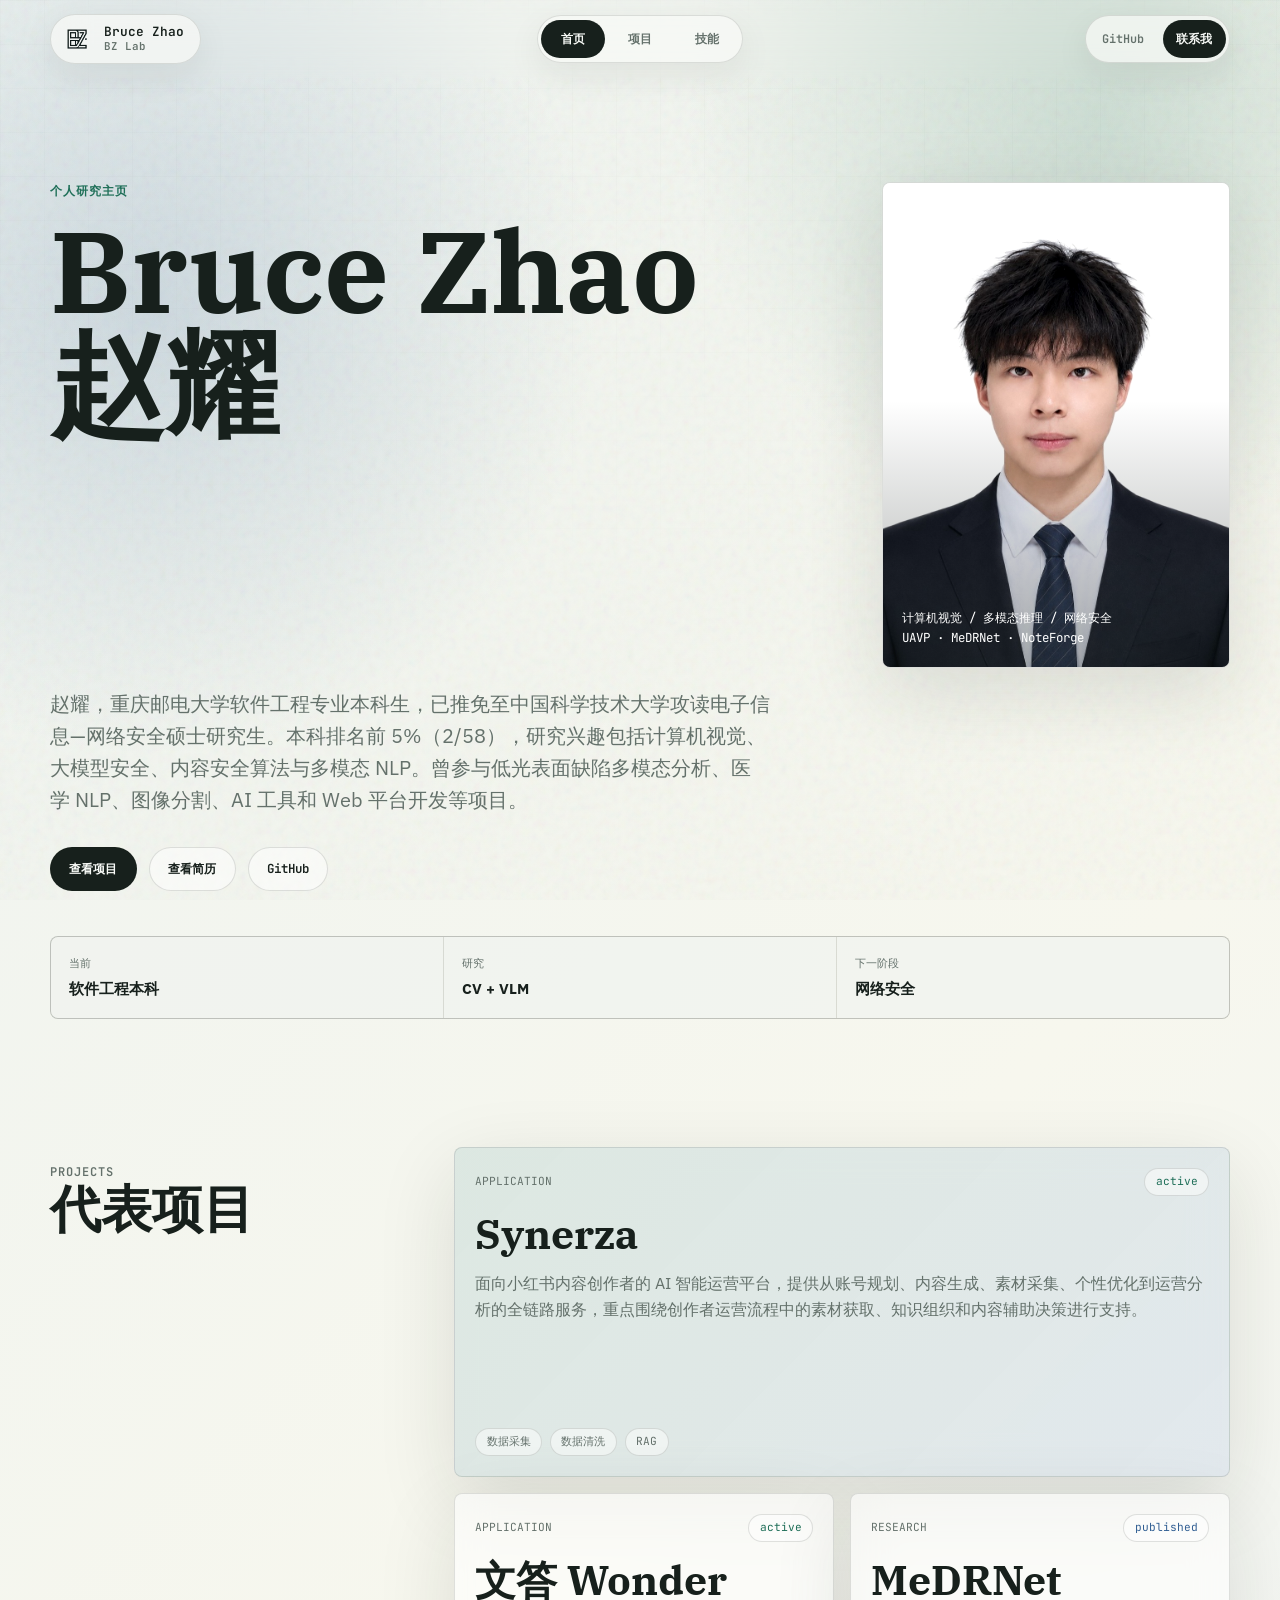
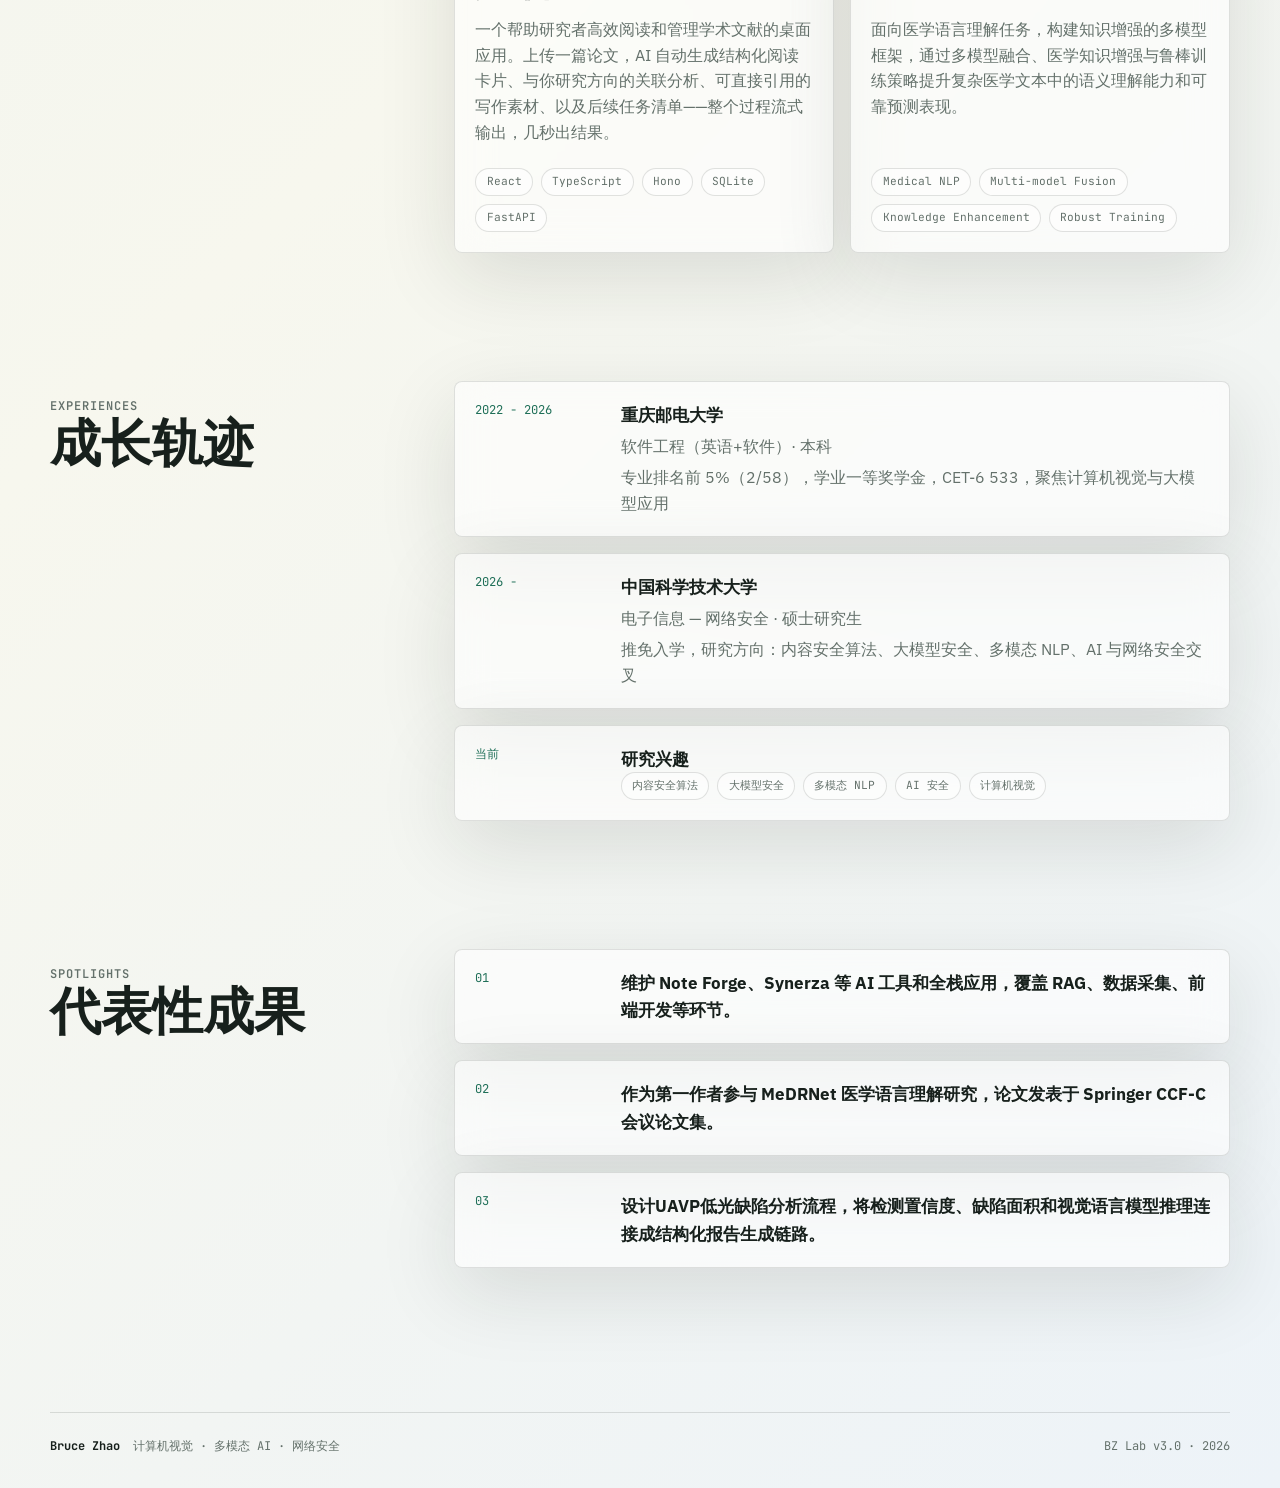
==== commit 64ad5d18: "Updates" ====
--- a/index.html
+++ b/index.html
@@ -1 +1 @@
-<!DOCTYPE html><html lang="zh-CN"> <head><meta charset="utf-8"><meta name="viewport" content="width=device-width, initial-scale=1.0"><meta name="description" content="赵耀，重庆邮电大学软件工程专业本科生，已推免至中国科学技术大学攻读电子信息—网络安全硕士研究生。本科排名前 5%（2/58），研究兴趣包括计算机视觉、大模型安全、内容安全算法与多模态 NLP。曾参与低光表面缺陷多模态分析、医学 NLP、图像分割、AI 工具和 Web 平台开发等项目。"><meta name="theme-color" content="#eef3f0"><meta property="og:title" content="Bruce Zhao · BZ Lab v3.0"><meta property="og:description" content="赵耀，重庆邮电大学软件工程专业本科生，已推免至中国科学技术大学攻读电子信息—网络安全硕士研究生。本科排名前 5%（2/58），研究兴趣包括计算机视觉、大模型安全、内容安全算法与多模态 NLP。曾参与低光表面缺陷多模态分析、医学 NLP、图像分割、AI 工具和 Web 平台开发等项目。"><meta property="og:type" content="website"><link rel="icon" href="/BZ_logo.png"><link rel="preconnect" href="https://fonts.googleapis.com"><link rel="preconnect" href="https://fonts.gstatic.com" crossorigin><link href="https://fonts.googleapis.com/css2?family=IBM+Plex+Sans:wght@400;500;600;700&family=IBM+Plex+Serif:wght@500;600;700&family=JetBrains+Mono:wght@400;500;600&display=swap" rel="stylesheet"><title>Bruce Zhao · BZ Lab v3.0</title><link rel="stylesheet" href="/_astro/index.DtD6YMmm.css"></head> <body> <div class="grain" aria-hidden="true"></div> <header class="site-header"> <a class="brand" href="/" aria-label="Bruce Zhao homepage"> <img src="/BZ_logo.png" alt=""> <span class="brand-text"> <span class="brand-name">Bruce Zhao</span> <span class="brand-subtitle">BZ Lab</span> </span> </a> <nav class="site-nav" aria-label="Primary navigation"> <a href="/" class="active">首页</a><a href="/projects" class>项目</a><a href="/resume" class>技能</a> </nav> <div class="header-actions"> <a class="header-link" href="https://github.com/BZ2116" target="_blank" rel="noopener noreferrer">GitHub</a> <a class="header-link primary" href="mailto:zhaoyao_2116@163.com">联系我</a> </div> </header> <main>  <section class="section hero"> <div class="hero-content"> <div class="hero-top"> <div class="hero-intro"> <p class="eyebrow">个人研究主页</p> <h1 class="hero-title">Bruce Zhao<br>赵耀</h1> </div> <aside class="panel hero-visual"> <img src="/img/BZ/26_1寸.jpg" alt="Bruce Zhao portrait"> <div class="visual-caption"> 计算机视觉 / 多模态推理 / 网络安全<br> UAVP · MeDRNet · NoteForge </div> </aside> </div> <p class="lead">赵耀，重庆邮电大学软件工程专业本科生，已推免至中国科学技术大学攻读电子信息—网络安全硕士研究生。本科排名前 5%（2/58），研究兴趣包括计算机视觉、大模型安全、内容安全算法与多模态 NLP。曾参与低光表面缺陷多模态分析、医学 NLP、图像分割、AI 工具和 Web 平台开发等项目。</p> <div class="button-row"> <a class="button primary" href="/projects">查看项目</a> <a class="button" href="/resume">查看简历</a> <a class="button" href="https://github.com/BZ2116" target="_blank" rel="noopener noreferrer">GitHub</a> </div> <div class="hero-meta" aria-label="Profile summary"> <div> <span>当前</span> <strong>软件工程本科</strong> </div> <div> <span>研究</span> <strong>CV + VLM</strong> </div> <div> <span>下一阶段</span> <strong>网络安全</strong> </div> </div> </div> </section> <section class="section split"> <div class="section-heading"> <p class="eyebrow">Projects</p> <h2>代表项目</h2> </div> <div class="work-grid"> <a href="/projects/synerza" class="project-card featured"> <div class="project-card-top"> <span class="project-kind">application</span> <span class="status active">active</span> </div> <h3>Synerza</h3> <p>面向小红书内容创作者的 AI 智能运营平台，提供从账号规划、内容生成、素材采集、个性优化到运营分析的全链路服务，重点围绕创作者运营流程中的素材获取、知识组织和内容辅助决策进行支持。</p> <div class="tag-list"> <span class="tag">数据采集</span><span class="tag">数据清洗</span><span class="tag">RAG</span> </div> </a><a href="/projects/uavp" class="project-card "> <div class="project-card-top"> <span class="project-kind">research</span> <span class="status completed">completed</span> </div> <h3>UAVP</h3> <p>面向低光照工业表面缺陷分析场景，构建由 YOLO11n 缺陷检测与 Qwen2.5-VL-7B-Instruct 视觉语言模型组成的轻量级多模态分析流程，通过复合不确定性评分将检测置信度、缺陷区域信息转化为动态视觉提示，提升低光缺陷结构化报告的准确性与一致性。</p> <div class="tag-list"> <span class="tag">Python</span><span class="tag">PyTorch</span><span class="tag">YOLO11n</span><span class="tag">Qwen2.5-VL</span><span class="tag">VLM</span> </div> </a><a href="/projects/medrnet" class="project-card "> <div class="project-card-top"> <span class="project-kind">research</span> <span class="status published">published</span> </div> <h3>MeDRNet</h3> <p>面向医学语言理解任务，构建知识增强的多模型框架，通过多模型融合、医学知识增强与鲁棒训练策略提升复杂医学文本中的语义理解能力和可靠预测表现。</p> <div class="tag-list"> <span class="tag">Medical NLP</span><span class="tag">Multi-model Fusion</span><span class="tag">Knowledge Enhancement</span><span class="tag">Robust Training</span> </div> </a> </div> </section> <section class="section split"> <div class="section-heading"> <p class="eyebrow">Experiences</p> <h2>成长轨迹</h2> </div> <div class="timeline"> <article class="panel timeline-item"> <time>2022 - 2026</time> <div> <h3>重庆邮电大学</h3> <p>软件工程（英语+软件）· 本科</p> <p>专业排名前 5%（2/58），学业一等奖学金，CET-6 533，聚焦计算机视觉与大模型应用</p> </div> </article><article class="panel timeline-item"> <time>2026 -</time> <div> <h3>中国科学技术大学</h3> <p>电子信息 — 网络安全 · 硕士研究生</p> <p>推免入学，研究方向：内容安全算法、大模型安全、多模态 NLP、AI 与网络安全交叉</p> </div> </article> <article class="panel timeline-item"> <time>当前</time> <div> <h3>研究兴趣</h3> <div class="tag-list"> <span class="tag">内容安全算法</span><span class="tag">大模型安全</span><span class="tag">多模态 NLP</span><span class="tag">AI 安全</span><span class="tag">计算机视觉</span> </div> </div> </article> </div> </section> <section class="section split"> <div class="section-heading"> <p class="eyebrow">Spotlights</p> <h2>代表性成果</h2> </div> <div class="timeline"> <article class="panel timeline-item"> <time>01</time> <div> <h3>维护 Note Forge、Synerza 等 AI 工具和全栈应用，覆盖 RAG、数据采集、前端开发等环节。</h3> </div> </article><article class="panel timeline-item"> <time>02</time> <div> <h3>作为第一作者参与 MeDRNet 医学语言理解研究，论文发表于 Springer CCF-C 会议论文集。</h3> </div> </article><article class="panel timeline-item"> <time>03</time> <div> <h3>设计UAVP低光缺陷分析流程，将检测置信度、缺陷面积和视觉语言模型推理连接成结构化报告生成链路。</h3> </div> </article> </div> </section>  </main> <footer class="site-footer"> <div> <strong>Bruce Zhao</strong> <span>计算机视觉 · 多模态 AI · 网络安全</span> </div> <span>BZ Lab v3.0 · 2026</span> </footer> </body></html>+<!DOCTYPE html><html lang="zh-CN"> <head><meta charset="utf-8"><meta name="viewport" content="width=device-width, initial-scale=1.0"><meta name="description" content="赵耀，重庆邮电大学软件工程专业本科生，已推免至中国科学技术大学攻读电子信息—网络安全硕士研究生。本科排名前 5%（2/58），研究兴趣包括计算机视觉、大模型安全、内容安全算法与多模态 NLP。曾参与低光表面缺陷多模态分析、医学 NLP、图像分割、AI 工具和 Web 平台开发等项目。"><meta name="theme-color" content="#eef3f0"><meta property="og:title" content="Bruce Zhao · BZ Lab v3.0"><meta property="og:description" content="赵耀，重庆邮电大学软件工程专业本科生，已推免至中国科学技术大学攻读电子信息—网络安全硕士研究生。本科排名前 5%（2/58），研究兴趣包括计算机视觉、大模型安全、内容安全算法与多模态 NLP。曾参与低光表面缺陷多模态分析、医学 NLP、图像分割、AI 工具和 Web 平台开发等项目。"><meta property="og:type" content="website"><link rel="icon" href="/BZ_logo.png"><link rel="preconnect" href="https://fonts.googleapis.com"><link rel="preconnect" href="https://fonts.gstatic.com" crossorigin><link href="https://fonts.googleapis.com/css2?family=IBM+Plex+Sans:wght@400;500;600;700&family=IBM+Plex+Serif:wght@500;600;700&family=JetBrains+Mono:wght@400;500;600&display=swap" rel="stylesheet"><title>Bruce Zhao · BZ Lab v3.0</title><link rel="stylesheet" href="/_astro/index.DtD6YMmm.css"></head> <body> <div class="grain" aria-hidden="true"></div> <header class="site-header"> <a class="brand" href="/" aria-label="Bruce Zhao homepage"> <img src="/BZ_logo.png" alt=""> <span class="brand-text"> <span class="brand-name">Bruce Zhao</span> <span class="brand-subtitle">BZ Lab</span> </span> </a> <nav class="site-nav" aria-label="Primary navigation"> <a href="/" class="active">首页</a><a href="/projects" class>项目</a><a href="/resume" class>技能</a> </nav> <div class="header-actions"> <a class="header-link" href="https://github.com/BZ2116" target="_blank" rel="noopener noreferrer">GitHub</a> <a class="header-link primary" href="mailto:zhaoyao_2116@163.com">联系我</a> </div> </header> <main>  <section class="section hero"> <div class="hero-content"> <div class="hero-top"> <div class="hero-intro"> <p class="eyebrow">个人研究主页</p> <h1 class="hero-title">Bruce Zhao<br>赵耀</h1> </div> <aside class="panel hero-visual"> <img src="/img/BZ/26_1寸.jpg" alt="Bruce Zhao portrait"> <div class="visual-caption"> 计算机视觉 / 多模态推理 / 网络安全<br> UAVP · MeDRNet · NoteForge </div> </aside> </div> <p class="lead">赵耀，重庆邮电大学软件工程专业本科生，已推免至中国科学技术大学攻读电子信息—网络安全硕士研究生。本科排名前 5%（2/58），研究兴趣包括计算机视觉、大模型安全、内容安全算法与多模态 NLP。曾参与低光表面缺陷多模态分析、医学 NLP、图像分割、AI 工具和 Web 平台开发等项目。</p> <div class="button-row"> <a class="button primary" href="/projects">查看项目</a> <a class="button" href="/resume">查看简历</a> <a class="button" href="https://github.com/BZ2116" target="_blank" rel="noopener noreferrer">GitHub</a> </div> <div class="hero-meta" aria-label="Profile summary"> <div> <span>当前</span> <strong>软件工程本科</strong> </div> <div> <span>研究</span> <strong>CV + VLM</strong> </div> <div> <span>下一阶段</span> <strong>网络安全</strong> </div> </div> </div> </section> <section class="section split"> <div class="section-heading"> <p class="eyebrow">Projects</p> <h2>代表项目</h2> </div> <div class="work-grid"> <a href="/projects/synerza" class="project-card featured"> <div class="project-card-top"> <span class="project-kind">application</span> <span class="status active">active</span> </div> <h3>Synerza</h3> <p>面向小红书内容创作者的 AI 智能运营平台，提供从账号规划、内容生成、素材采集、个性优化到运营分析的全链路服务，重点围绕创作者运营流程中的素材获取、知识组织和内容辅助决策进行支持。</p> <div class="tag-list"> <span class="tag">数据采集</span><span class="tag">数据清洗</span><span class="tag">RAG</span> </div> </a><a href="/projects/wonder" class="project-card "> <div class="project-card-top"> <span class="project-kind">application</span> <span class="status active">active</span> </div> <h3>文答 Wonder</h3> <p>一个帮助研究者高效阅读和管理学术文献的桌面应用。上传一篇论文，AI 自动生成结构化阅读卡片、与你研究方向的关联分析、可直接引用的写作素材、以及后续任务清单——整个过程流式输出，几秒出结果。</p> <div class="tag-list"> <span class="tag">React</span><span class="tag">TypeScript</span><span class="tag">Hono</span><span class="tag">SQLite</span><span class="tag">FastAPI</span> </div> </a><a href="/projects/medrnet" class="project-card "> <div class="project-card-top"> <span class="project-kind">research</span> <span class="status published">published</span> </div> <h3>MeDRNet</h3> <p>面向医学语言理解任务，构建知识增强的多模型框架，通过多模型融合、医学知识增强与鲁棒训练策略提升复杂医学文本中的语义理解能力和可靠预测表现。</p> <div class="tag-list"> <span class="tag">Medical NLP</span><span class="tag">Multi-model Fusion</span><span class="tag">Knowledge Enhancement</span><span class="tag">Robust Training</span> </div> </a> </div> </section> <section class="section split"> <div class="section-heading"> <p class="eyebrow">Experiences</p> <h2>成长轨迹</h2> </div> <div class="timeline"> <article class="panel timeline-item"> <time>2022 - 2026</time> <div> <h3>重庆邮电大学</h3> <p>软件工程（英语+软件）· 本科</p> <p>专业排名前 5%（2/58），学业一等奖学金，CET-6 533，聚焦计算机视觉与大模型应用</p> </div> </article><article class="panel timeline-item"> <time>2026 -</time> <div> <h3>中国科学技术大学</h3> <p>电子信息 — 网络安全 · 硕士研究生</p> <p>推免入学，研究方向：内容安全算法、大模型安全、多模态 NLP、AI 与网络安全交叉</p> </div> </article> <article class="panel timeline-item"> <time>当前</time> <div> <h3>研究兴趣</h3> <div class="tag-list"> <span class="tag">内容安全算法</span><span class="tag">大模型安全</span><span class="tag">多模态 NLP</span><span class="tag">AI 安全</span><span class="tag">计算机视觉</span> </div> </div> </article> </div> </section> <section class="section split"> <div class="section-heading"> <p class="eyebrow">Spotlights</p> <h2>代表性成果</h2> </div> <div class="timeline"> <article class="panel timeline-item"> <time>01</time> <div> <h3>维护 Note Forge、Synerza 等 AI 工具和全栈应用，覆盖 RAG、数据采集、前端开发等环节。</h3> </div> </article><article class="panel timeline-item"> <time>02</time> <div> <h3>作为第一作者参与 MeDRNet 医学语言理解研究，论文发表于 Springer CCF-C 会议论文集。</h3> </div> </article><article class="panel timeline-item"> <time>03</time> <div> <h3>设计UAVP低光缺陷分析流程，将检测置信度、缺陷面积和视觉语言模型推理连接成结构化报告生成链路。</h3> </div> </article> </div> </section>  </main> <footer class="site-footer"> <div> <strong>Bruce Zhao</strong> <span>计算机视觉 · 多模态 AI · 网络安全</span> </div> <span>BZ Lab v3.0 · 2026</span> </footer> </body></html>
